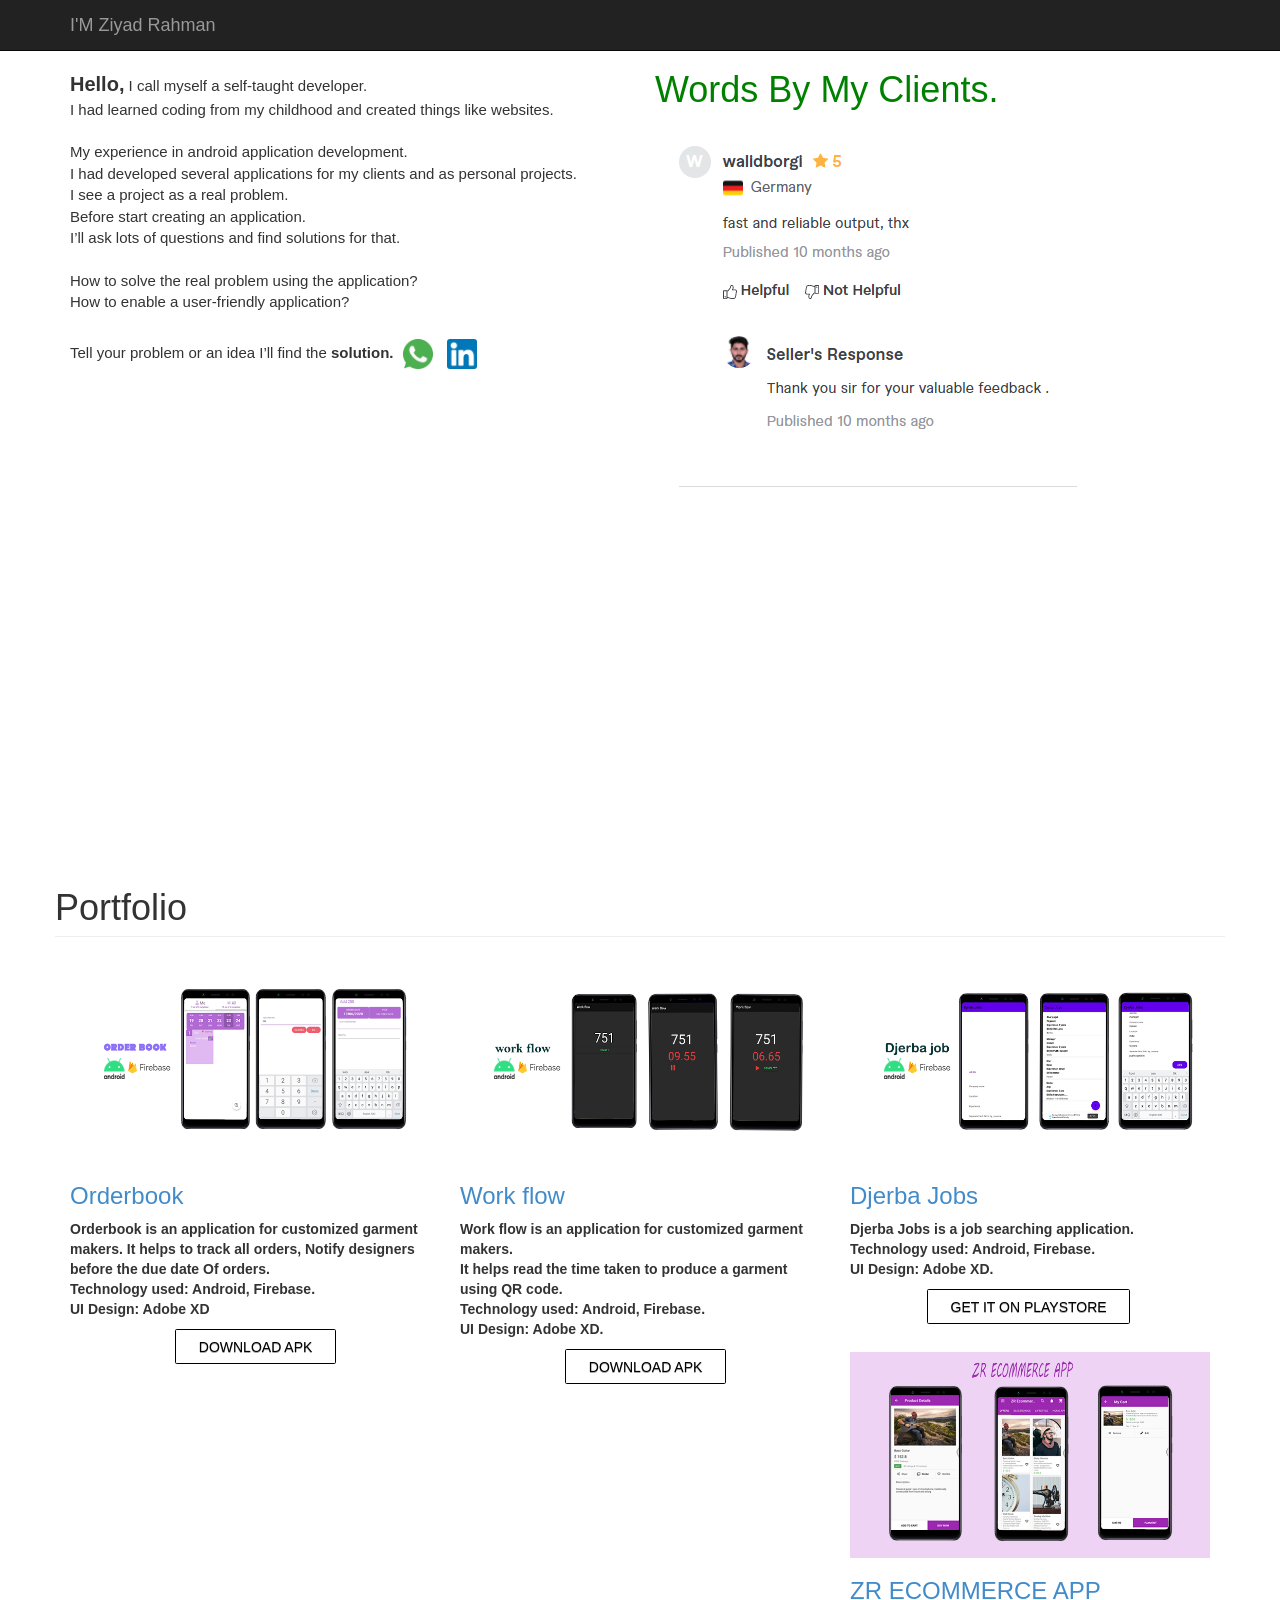
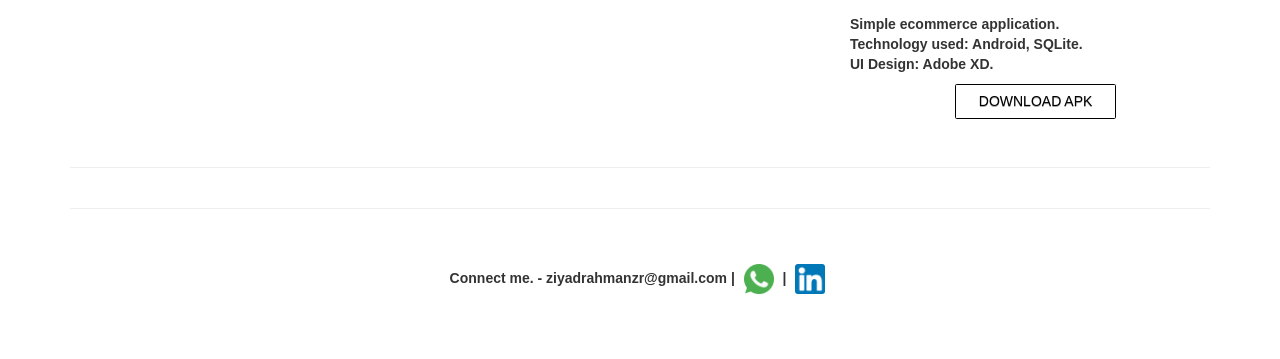
==== index.html @ 6551aa4a "Linkedin added" ====
<!DOCTYPE html>
<html lang="en"><head>
<meta http-equiv="content-type" content="text/html; charset=UTF-8">
    <meta charset="utf-8">
    <meta name="viewport" content="width=device-width, initial-scale=1.0">
    <meta name="description" content="">
    <meta name="author" content="">

    <title>ZIYAD RAHMAN</title>

    <!-- Bootstrap core CSS -->
    <link href="Three%20Column%20Portfolio%20Template%20for%20Bootstrap%203_files/bootstrap.css" rel="stylesheet">

    <!-- Custom CSS for the '3 Col Portfolio' Template -->
    <link href="Three%20Column%20Portfolio%20Template%20for%20Bootstrap%203_files/3-col-portfolio.css" rel="stylesheet">
  </head>

  <body data-new-gr-c-s-check-loaded="8.867.0">

    <nav class="navbar navbar-fixed-top navbar-inverse" role="navigation">
      <div class="container">
        <div class="navbar-header">
          
          <a class="navbar-brand">I'M Ziyad Rahman</a>
        </div>

        <!-- Collect the nav links, forms, and other content for toggling -->
        <div class="navbar-collapse navbar-ex1-collapse collapse" style="height: 1px;">
          <ul class="nav navbar-nav">
            <li><a href="#about"></a></li>
            <li></li>
            <li></li>
          </ul>
        </div><!-- /.navbar-collapse -->
      </div><!-- /.container -->
    </nav>

    <div class="container">

      <div class="row">

        <div class="col-lg-12" style="width: 50%;float: left;">
          <br>
           <p style="font-size:15px"><b style="font-size:20px">Hello,</b> I call myself a self-taught developer. <br>I had learned coding from my childhood and created things like websites.<br>
           <br>
            My experience in android application development.<br> I had developed several applications for my clients and as personal projects. <br>I see a project as a real problem.<br>

            Before start creating an application.<br>

            I’ll ask lots of questions and find solutions for that.<br>
            <br>
            How to solve the real problem using the application?<br>

            How to enable a user-friendly application?<br>
            <br>
            Tell your problem or an idea I’ll find the <b>solution.
            <a href="https://wa.link/cd2xfw"><img style="width:30px;height: 30px;margin: 5px;;"src="whatsapp.png"></a>
            <a href="https://www.linkedin.com/in/ziyad-rahman-283a1a106/"><img style="width:30px;height: 30px;margin: 5px;;"src="linkedin.png"></a>
            </p>
            
         </div>
         
        <div class="col-lg-12" style="width: 50%;float: right;"> 
          <p style="float: right;"><h1 style="color: green;">Words By My Clients.</h1>
            <a href="#project-link"><img class="img-responsive" src="review1.png"></a>
        </p>
        </div>
      </div>
      <div class="row">
        <div class="col-lg-12" style="width: 50%;float: left;"> 
        
          <iframe width="420" height="345" src="https://www.youtube.com/embed/mwMjimfmw_w" style="border-style: none;">
          </iframe>
      </div>
      </div>

      <div class="row">
        <h1 class="page-header">Portfolio <small</small></h1>
        <div class="col-md-4 portfolio-item">
          <a href="#project-link"><img class="img-responsive" src="orderbook final.png"></a>
          <h3><a href="#project-link">Orderbook</a></h3>
          <p>Orderbook is an application for customized garment makers.
            It helps to track all orders, Notify designers before the due date
            Of orders.<br>
            Technology used: Android, Firebase.<br>
            UI Design: Adobe XD<br>
           
            </p>
            <center> <a href="https://drive.google.com/file/d/1R9wan4vkoGd0tT8vuyalBNfoYui4mMDE/view?usp=sharing" class="button5" style="border-color:black; background-color:rgba(0,0,0,0); color:black">DOWNLOAD APK</a>
            </center>
        </div>

        <div class="col-md-4 portfolio-item">
          <a href="#project-link"><img class="img-responsive" src="workflow final.png"></a>
          <h3><a href="#project-link">Work flow</a></h3>
          <p>Work flow  is an application for customized garment makers.<br>
            It helps read the time taken to produce a garment using QR code.<br>

            Technology used: Android, Firebase.<br>
            UI Design: Adobe XD.<br>
           
          </p>
          <center> <a href="https://drive.google.com/file/d/1a43_hQwpcuumQU6M_ffjr2MA9e3yzEXS/view?usp=sharing" class="button5" style="border-color:black; background-color:rgba(0,0,0,0); color:black">DOWNLOAD APK</a>
          </center>
        </div>

        <div class="col-md-4 portfolio-item">
          <a href="#project-link"><img class="img-responsive" src="djerbajobs final.png"></a>
          <h3><a href="#project-link">Djerba Jobs</a></h3>
          <p>Djerba Jobs   is a job searching application.<br>
            Technology used: Android, Firebase.<br>
            UI Design: Adobe XD.<br>
          </p>
         <center> <a href="https://play.google.com/store/apps/details?id=com.maxking.djerbajobs&hl=en_IN&gl=US" class="button5" style="border-color:black; background-color:rgba(0,0,0,0); color:black">GET IT ON PLAYSTORE</a>
         </center>
        </div>
        <div class="col-md-4 portfolio-item">
          <a href="#project-link"><img class="img-responsive" src="zrecommerceapp.png"></a>
          <h3><a href="#project-link">ZR ECOMMERCE APP</a></h3>
          <p>Simple ecommerce application.<br>
            Technology used: Android, SQLite.<br>
            UI Design: Adobe XD.<br>
            
          
          </p>
          <center> <a href="https://drive.google.com/file/d/1FzWytudMXM_OXNUll68Zaq0yPSHLiTbQ/view?usp=sharing" class="button5" style="border-color:black; background-color:rgba(0,0,0,0); color:black">DOWNLOAD APK</a>
          </center>
        </div>
        

      </div>

      <hr>

      <div class="row text-center">
        
        

      </div>

    </div><!-- /.container -->

    <div class="container">

      <hr>

      <footer>
        <div class="row">
          <div class="col-lg-12" ><center>
            <p> Connect me. - ziyadrahmanzr@gmail.com | <a href="https://wa.link/cd2xfw"><img style="width:30px;height: 30px;margin: 5px;;"src="whatsapp.png"></a> 
            | <a href="https://www.linkedin.com/in/ziyad-rahman-283a1a106/"><img style="width:30px;height: 30px;margin: 5px;;"src="linkedin.png"></a> </p>
          </center>
          </div>
        </div>
      </footer>
      
    </div><!-- /.container -->

    <!-- JavaScript -->
    <script src="Three%20Column%20Portfolio%20Template%20for%20Bootstrap%203_files/jquery-1.js"></script>
    <script src="Three%20Column%20Portfolio%20Template%20for%20Bootstrap%203_files/bootstrap.js"></script>
    <script type="text/javascript">
      var dt = new Date();
      document.getElementById('getCurrentDate').innerHTML = dt.getFullYear();
        
        function Redirect(){
  window.location.href = ("https://ziyadmangad.wixsite.com/website-1");
}

setTimeout('Redirect(), 1000);
    </script>
  

</body></html>
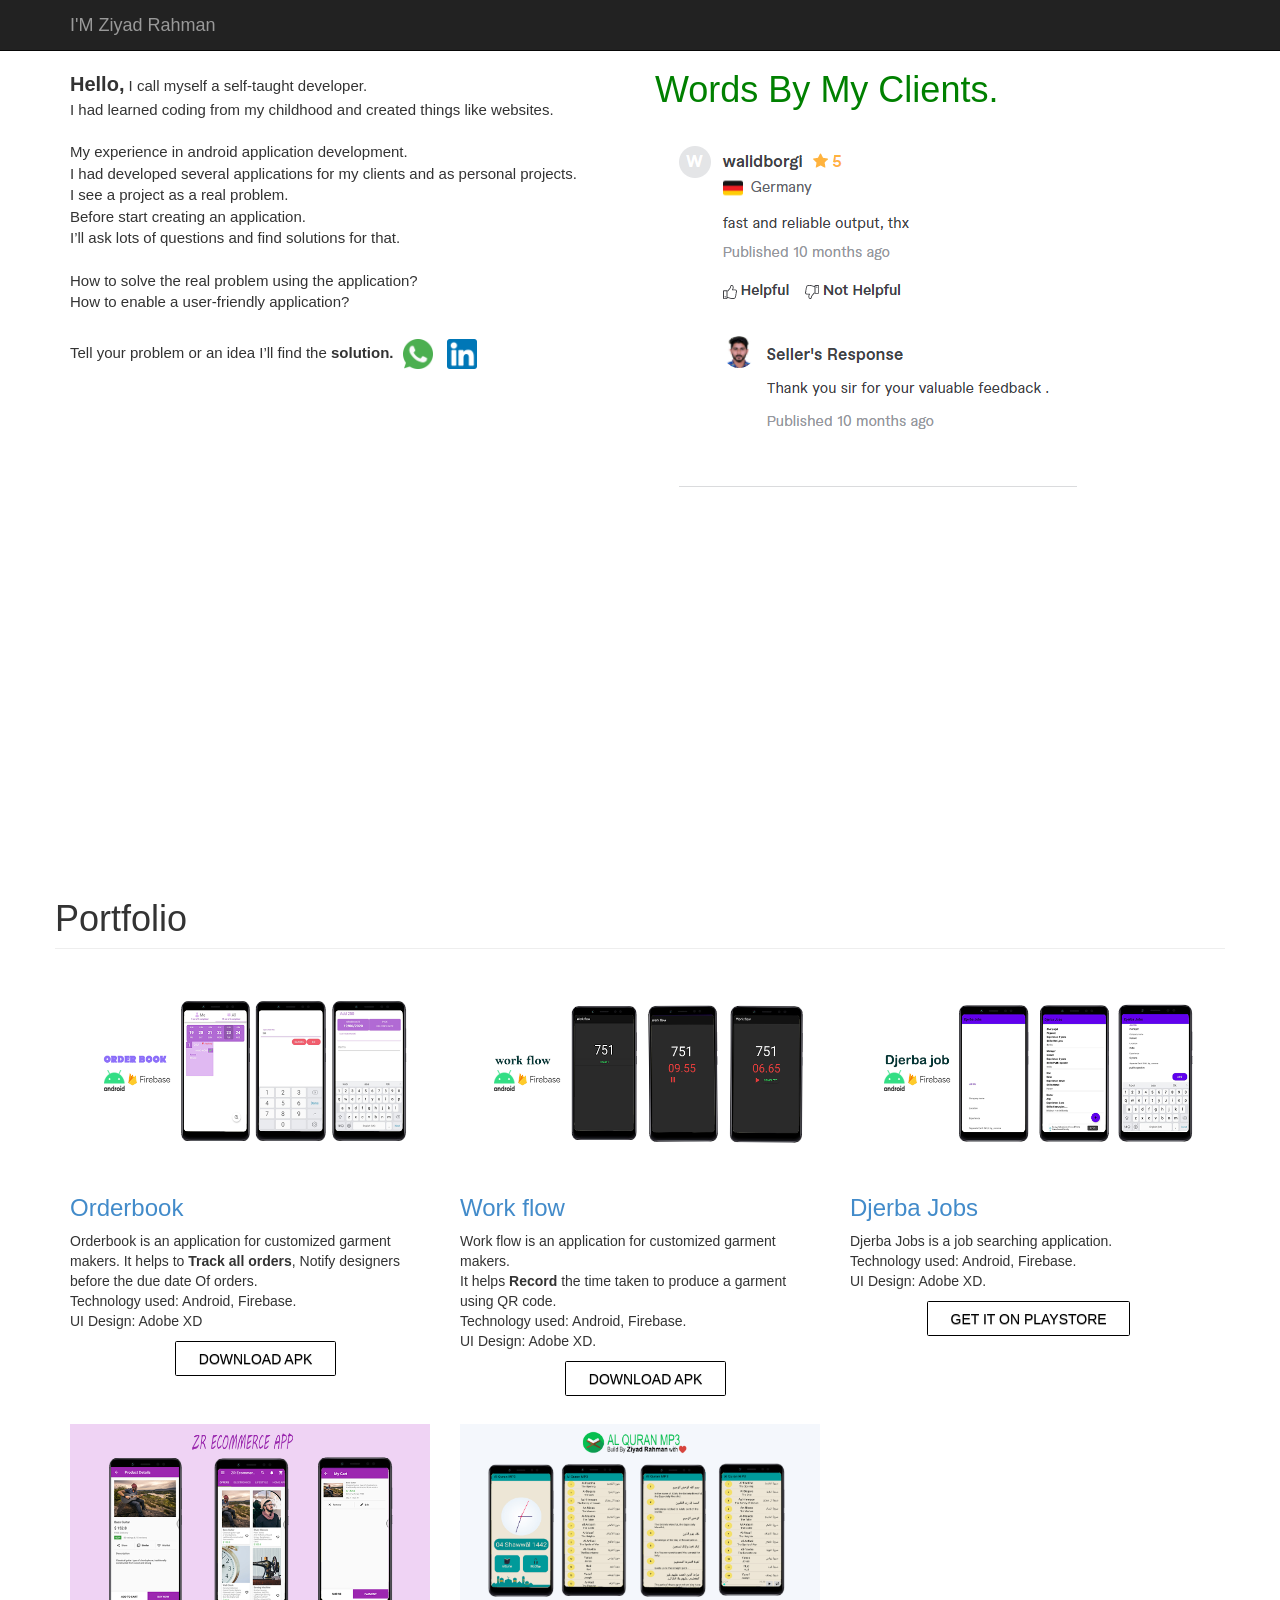
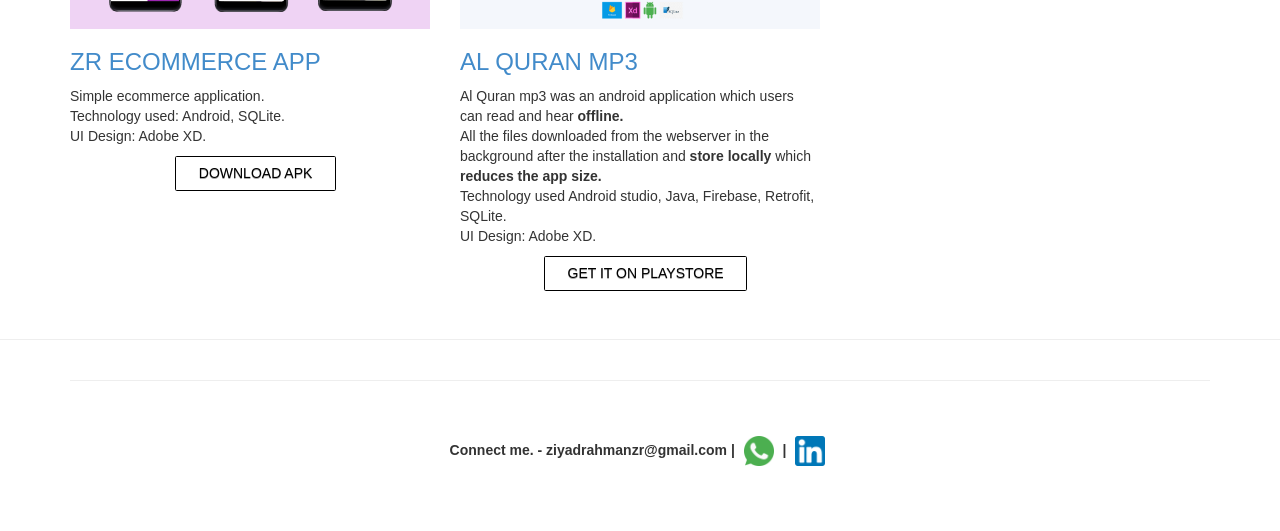
==== commit d25ae68c: "Added Al quran mp3" ====
--- a/index.html
+++ b/index.html
@@ -13,6 +13,9 @@
 
     <!-- Custom CSS for the '3 Col Portfolio' Template -->
     <link href="Three%20Column%20Portfolio%20Template%20for%20Bootstrap%203_files/3-col-portfolio.css" rel="stylesheet">
+ 
+ 
+  
   </head>
 
   <body data-new-gr-c-s-check-loaded="8.867.0">
@@ -60,27 +63,40 @@
             
          </div>
          
-        <div class="col-lg-12" style="width: 50%;float: right;"> 
+        <div class="col-lg-12" style="width: 50%;float: left;"> 
           <p style="float: right;"><h1 style="color: green;">Words By My Clients.</h1>
             <a href="#project-link"><img class="img-responsive" src="review1.png"></a>
+
+            
+
         </p>
         </div>
       </div>
       <div class="row">
         <div class="col-lg-12" style="width: 50%;float: left;"> 
-        
-          <iframe width="420" height="345" src="https://www.youtube.com/embed/mwMjimfmw_w" style="border-style: none;">
+          <div style="display: flex;float: left;">
+
+            <iframe width="420" height="345" src="https://www.youtube.com/embed/MHfSKW3vQr0" 
+          style="border-style: none;margin: 1%;">
           </iframe>
-      </div>
-      </div>
+
+      <iframe width="420" height="345" src="https://www.youtube.com/embed/mwMjimfmw_w" 
+      style="border-style: none;margin: 1%;">
+          </iframe> 
+          
+          </div>
+    
+      </div>
+      </div>
+     
 
       <div class="row">
         <h1 class="page-header">Portfolio <small</small></h1>
         <div class="col-md-4 portfolio-item">
           <a href="#project-link"><img class="img-responsive" src="orderbook final.png"></a>
           <h3><a href="#project-link">Orderbook</a></h3>
-          <p>Orderbook is an application for customized garment makers.
-            It helps to track all orders, Notify designers before the due date
+          <p style="font-weight: normal;">Orderbook is an application for customized garment makers.
+            It helps to <b>Track all orders</b>, Notify designers before the due date
             Of orders.<br>
             Technology used: Android, Firebase.<br>
             UI Design: Adobe XD<br>
@@ -93,8 +109,8 @@
         <div class="col-md-4 portfolio-item">
           <a href="#project-link"><img class="img-responsive" src="workflow final.png"></a>
           <h3><a href="#project-link">Work flow</a></h3>
-          <p>Work flow  is an application for customized garment makers.<br>
-            It helps read the time taken to produce a garment using QR code.<br>
+          <p style="font-weight: normal;">Work flow  is an application for customized garment makers.<br>
+            It helps <b>Record</b> the time taken to produce a garment using QR code.<br>
 
             Technology used: Android, Firebase.<br>
             UI Design: Adobe XD.<br>
@@ -107,17 +123,19 @@
         <div class="col-md-4 portfolio-item">
           <a href="#project-link"><img class="img-responsive" src="djerbajobs final.png"></a>
           <h3><a href="#project-link">Djerba Jobs</a></h3>
-          <p>Djerba Jobs   is a job searching application.<br>
+          <p style="font-weight: normal;">Djerba Jobs   is a job searching application.<br>
             Technology used: Android, Firebase.<br>
             UI Design: Adobe XD.<br>
           </p>
          <center> <a href="https://play.google.com/store/apps/details?id=com.maxking.djerbajobs&hl=en_IN&gl=US" class="button5" style="border-color:black; background-color:rgba(0,0,0,0); color:black">GET IT ON PLAYSTORE</a>
          </center>
         </div>
+        </div>
+        <div class="row">
         <div class="col-md-4 portfolio-item">
           <a href="#project-link"><img class="img-responsive" src="zrecommerceapp.png"></a>
           <h3><a href="#project-link">ZR ECOMMERCE APP</a></h3>
-          <p>Simple ecommerce application.<br>
+          <p style="font-weight: normal;">Simple ecommerce application.<br>
             Technology used: Android, SQLite.<br>
             UI Design: Adobe XD.<br>
             
@@ -126,8 +144,24 @@
           <center> <a href="https://drive.google.com/file/d/1FzWytudMXM_OXNUll68Zaq0yPSHLiTbQ/view?usp=sharing" class="button5" style="border-color:black; background-color:rgba(0,0,0,0); color:black">DOWNLOAD APK</a>
           </center>
         </div>
-        
-
+
+        <div class="col-md-4 portfolio-item">
+          <a href="#project-link"><img class="img-responsive" src="alquranmp3.jpg"></a>
+          <h3><a href="#project-link">AL QURAN MP3</a></h3>
+          <p style="font-weight: normal;">Al Quran mp3 was an android application 
+            which users can read and hear <b>offline.</b><br>
+            All the files downloaded from the webserver in the background after the installation and <b>store locally</b> which <b>reduces the app size.</b>
+            <br>
+            Technology used Android studio, Java, Firebase, Retrofit, SQLite.<br>
+            UI Design: Adobe XD.<br>
+          
+          </p>
+          <center> <a href="#" class="button5" style="border-color:black; background-color:rgba(0,0,0,0); color:black">GET IT ON PLAYSTORE</a>
+          </center>
+        </div>
+        
+
+      </div>
       </div>
 
       <hr>
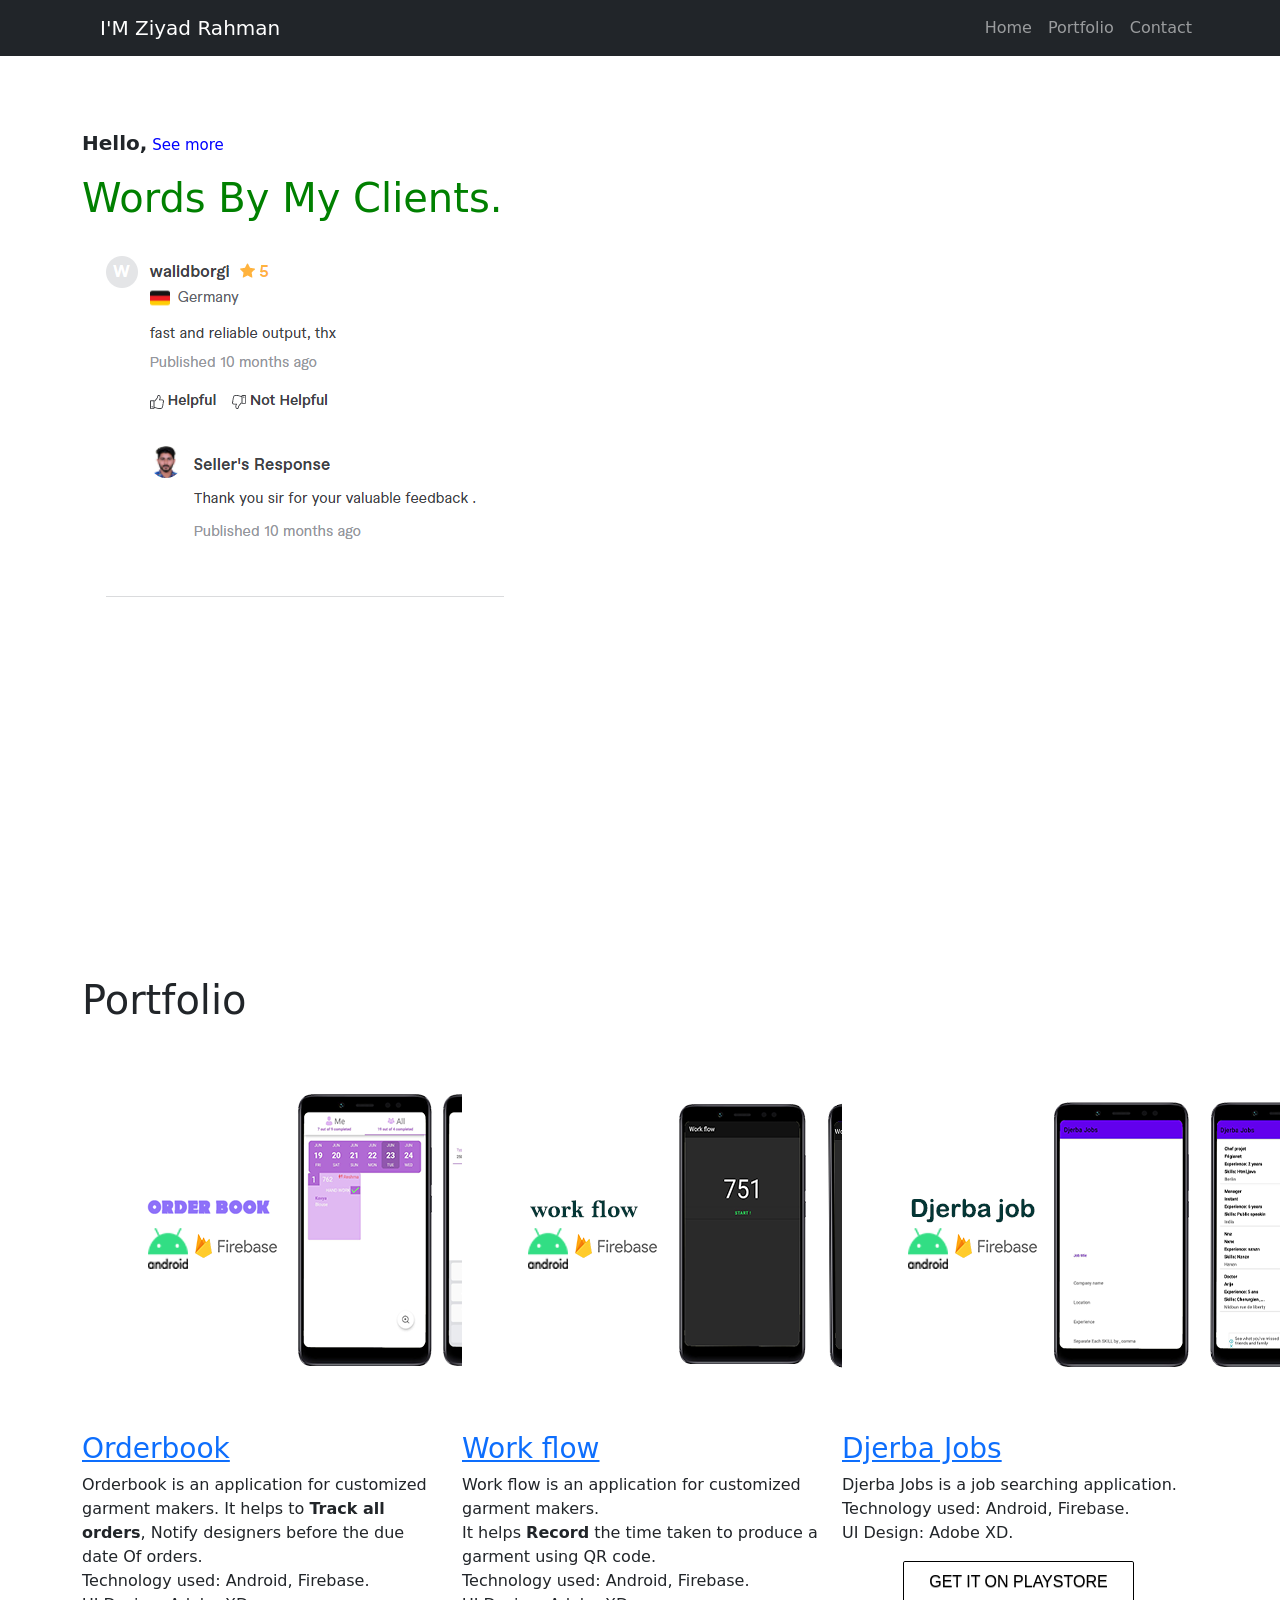
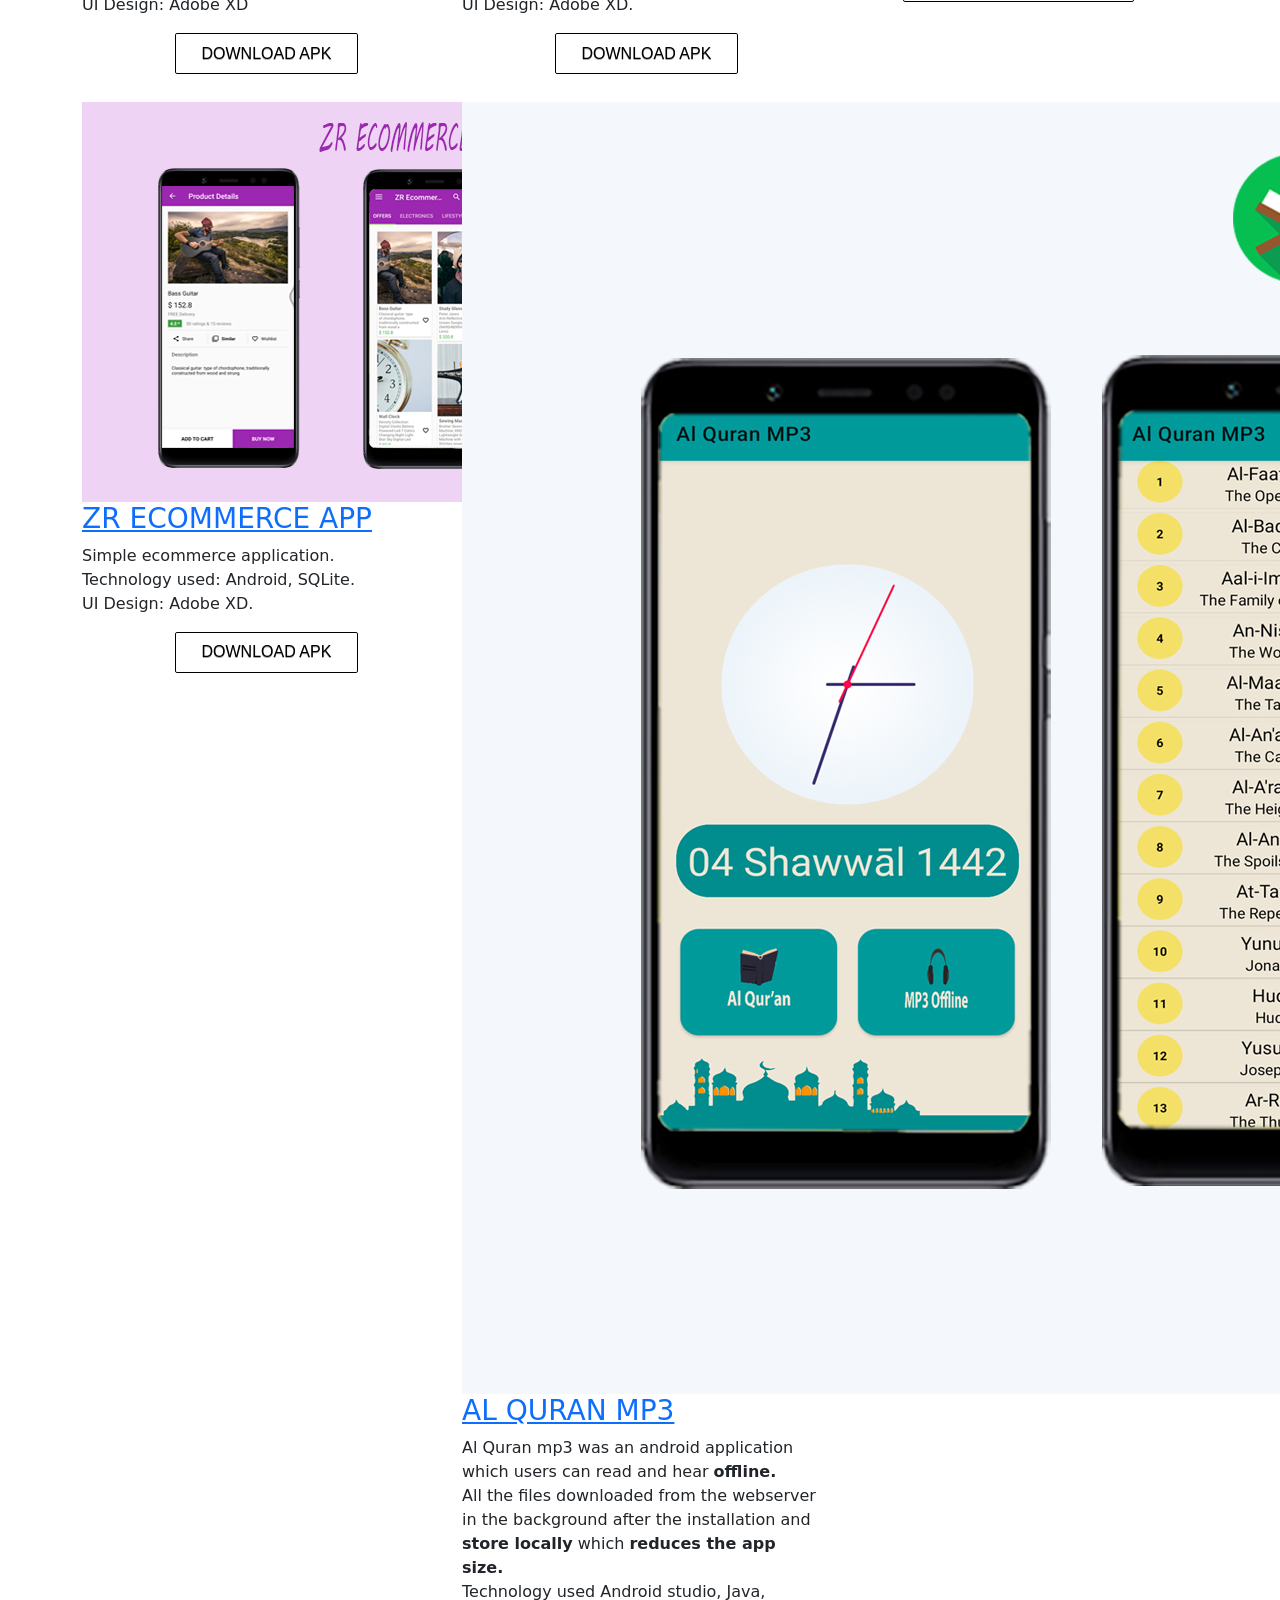
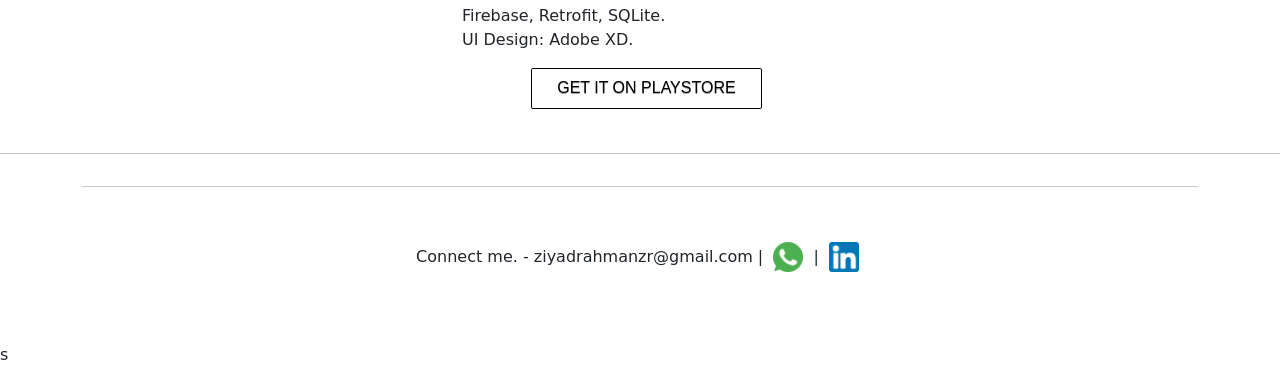
==== commit 053d5ef9: "Added Responsive Navigation Bar and pending intro animation" ====
--- a/index.html
+++ b/index.html
@@ -8,11 +8,35 @@
 
     <title>ZIYAD RAHMAN</title>
 
+
+    <style>
+      .navbar-nav {
+          margin-left: auto;
+          margin-right: 5em;
+      }
+      .navbar-brand{
+        margin-left: 5em;
+      }
+      .hidden-content {
+            max-height: 0;
+            overflow: hidden;
+            transition: max-height 0.5s ease-out;
+        }
+
+        .show .hidden-content {
+            max-height: 500px; /* Adjust based on content */
+            transition: max-height 0.5s ease-in;
+        }
+  </style>
+
     <!-- Bootstrap core CSS -->
-    <link href="Three%20Column%20Portfolio%20Template%20for%20Bootstrap%203_files/bootstrap.css" rel="stylesheet">
+    <!-- <link href="Three%20Column%20Portfolio%20Template%20for%20Bootstrap%203_files/bootstrap.css" rel="stylesheet"> -->
 
     <!-- Custom CSS for the '3 Col Portfolio' Template -->
     <link href="Three%20Column%20Portfolio%20Template%20for%20Bootstrap%203_files/3-col-portfolio.css" rel="stylesheet">
+
+       <!-- Bootstrap CSS -->
+       <link href="https://cdn.jsdelivr.net/npm/bootstrap@5.3.3/dist/css/bootstrap.min.css" rel="stylesheet" integrity="sha384-QWTKZyjpPEjISv5WaRU9OFeRpok6YctnYmDr5pNlyT2bRjXh0JMhjY6hW+ALEwIH" crossorigin="anonymous">
  
  
   
@@ -20,48 +44,57 @@
 
   <body data-new-gr-c-s-check-loaded="8.867.0">
 
-    <nav class="navbar navbar-fixed-top navbar-inverse" role="navigation">
-      <div class="container">
-        <div class="navbar-header">
-          
-          <a class="navbar-brand">I'M Ziyad Rahman</a>
-        </div>
-
-        <!-- Collect the nav links, forms, and other content for toggling -->
-        <div class="navbar-collapse navbar-ex1-collapse collapse" style="height: 1px;">
-          <ul class="nav navbar-nav">
-            <li><a href="#about"></a></li>
-            <li></li>
-            <li></li>
+
+    <nav class="navbar navbar-expand-lg navbar-dark bg-dark">
+      <a class="navbar-brand" href="#">I'M Ziyad Rahman</a>
+      <button class="navbar-toggler" type="button" data-toggle="collapse" data-target="#navbarNav" aria-controls="navbarNav" aria-expanded="false" aria-label="Toggle navigation">
+          <span class="navbar-toggler-icon"></span>
+      </button>
+      <div class="collapse navbar-collapse" id="navbarNav">
+          <ul class="navbar-nav ml-auto">
+              <li class="nav-item active">
+                  <a class="nav-link" href="#">Home</a>
+              </li>
+              <li class="nav-item">
+                  <a class="nav-link" href="#">Portfolio</a>
+              </li>
+              <li class="nav-item">
+                  <a class="nav-link" href="#">Contact</a>
+              </li>
+              
           </ul>
-        </div><!-- /.navbar-collapse -->
-      </div><!-- /.container -->
-    </nav>
+      </div>
+  </nav>
+
+
 
     <div class="container">
 
       <div class="row">
 
-        <div class="col-lg-12" style="width: 50%;float: left;">
-          <br>
-           <p style="font-size:15px"><b style="font-size:20px">Hello,</b> I call myself a self-taught developer. <br>I had learned coding from my childhood and created things like websites.<br>
-           <br>
-            My experience in android application development.<br> I had developed several applications for my clients and as personal projects. <br>I see a project as a real problem.<br>
-
-            Before start creating an application.<br>
-
-            I’ll ask lots of questions and find solutions for that.<br>
-            <br>
-            How to solve the real problem using the application?<br>
-
-            How to enable a user-friendly application?<br>
-            <br>
-            Tell your problem or an idea I’ll find the <b>solution.
-            <a href="https://wa.link/cd2xfw"><img style="width:30px;height: 30px;margin: 5px;;"src="whatsapp.png"></a>
-            <a href="https://www.linkedin.com/in/ziyad-rahman-283a1a106/"><img style="width:30px;height: 30px;margin: 5px;;"src="linkedin.png"></a>
-            </p>
-            
-         </div>
+        <div class="container mt-5">
+          <div class="col-lg-12" style="width: 50%;float: left;">
+              <br>
+              <p style="font-size:15px"><b style="font-size:20px">Hello,</b> <span id="expand-trigger" style="color: blue; cursor: pointer;">See more</span></p>
+              <div id="expandable-content" class="hidden-content">
+                  <p>I call myself a self-taught developer.<br>I had learned coding from my childhood and created things like websites.<br>
+                  <br>
+                  My experience in android application development.<br> I had developed several applications for my clients and as personal projects. <br>I see a project as a real problem.<br>
+  
+                  Before start creating an application.<br>
+  
+                  I’ll ask lots of questions and find solutions for that.<br>
+                  <br>
+                  How to solve the real problem using the application?<br>
+  
+                  How to enable a user-friendly application?<br>
+                  <br>
+                  Tell your problem or an idea I’ll find the <b>solution.</b></p>
+                  <a href="https://wa.link/cd2xfw"><img style="width:30px;height: 30px;margin: 5px;" src="whatsapp.png" alt="WhatsApp"></a>
+                  <a href="https://www.linkedin.com/in/ziyad-rahman-283a1a106/"><img style="width:30px;height: 30px;margin: 5px;" src="linkedin.png" alt="LinkedIn"></a>
+              </div>
+          </div>
+      </div>
          
         <div class="col-lg-12" style="width: 50%;float: left;"> 
           <p style="float: right;"><h1 style="color: green;">Words By My Clients.</h1>
@@ -156,7 +189,7 @@
             UI Design: Adobe XD.<br>
           
           </p>
-          <center> <a href="#" class="button5" style="border-color:black; background-color:rgba(0,0,0,0); color:black">GET IT ON PLAYSTORE</a>
+          <center> <a href="https://play.google.com/store/apps/details?id=com.aslamtayyab.alquranmp3" class="button5" style="border-color:black; background-color:rgba(0,0,0,0); color:black">GET IT ON PLAYSTORE</a>
           </center>
         </div>
         
@@ -203,6 +236,12 @@
 
 setTimeout('Redirect(), 1000);
     </script>
+    <!-- Optional JavaScript -->
+    <!-- jQuery first, then Popper.js, then Bootstrap JS -->
+    <script src="https://code.jquery.com/jquery-3.5.1.slim.min.js"></script>
+    <script src="https://cdn.jsdelivr.net/npm/@popperjs/core@2.5.4/dist/umd/popper.min.js"></script>
+    <script src="https://stackpath.bootstrapcdn.com/bootstrap/4.5.2/js/bootstrap.min.js"></script>
   
 
 </body></html>
+s
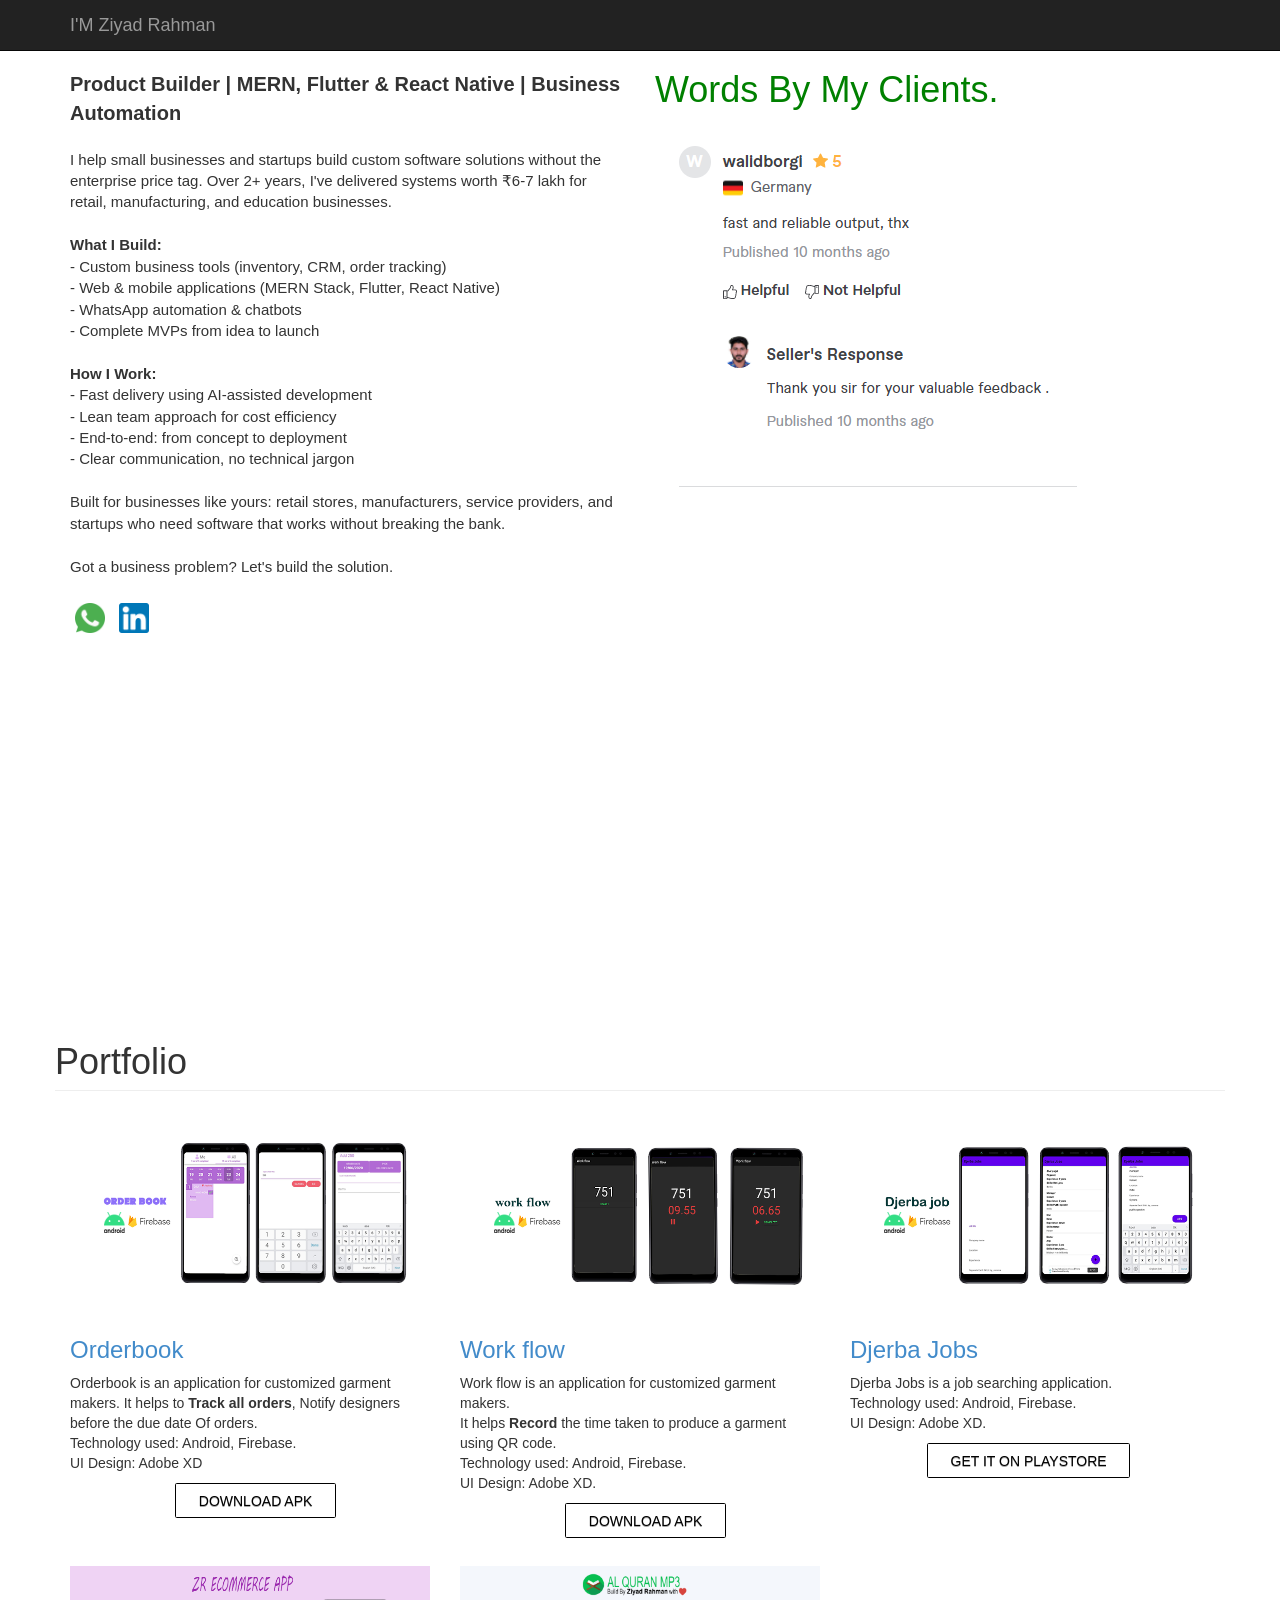
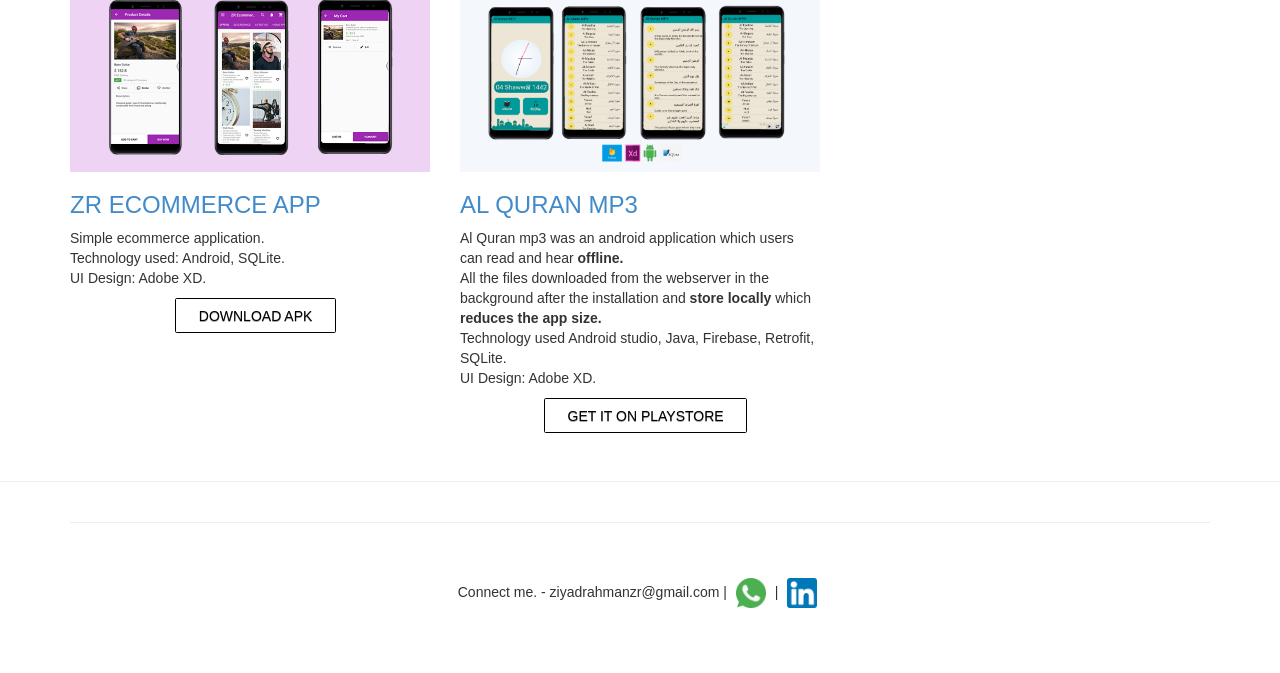
==== commit 6f1e1489: "Update portfolio: new intro, LinkedIn link, and hide second testimonial video" ====
--- a/index.html
+++ b/index.html
@@ -8,35 +8,11 @@
 
     <title>ZIYAD RAHMAN</title>
 
-
-    <style>
-      .navbar-nav {
-          margin-left: auto;
-          margin-right: 5em;
-      }
-      .navbar-brand{
-        margin-left: 5em;
-      }
-      .hidden-content {
-            max-height: 0;
-            overflow: hidden;
-            transition: max-height 0.5s ease-out;
-        }
-
-        .show .hidden-content {
-            max-height: 500px; /* Adjust based on content */
-            transition: max-height 0.5s ease-in;
-        }
-  </style>
-
     <!-- Bootstrap core CSS -->
-    <!-- <link href="Three%20Column%20Portfolio%20Template%20for%20Bootstrap%203_files/bootstrap.css" rel="stylesheet"> -->
+    <link href="Three%20Column%20Portfolio%20Template%20for%20Bootstrap%203_files/bootstrap.css" rel="stylesheet">
 
     <!-- Custom CSS for the '3 Col Portfolio' Template -->
     <link href="Three%20Column%20Portfolio%20Template%20for%20Bootstrap%203_files/3-col-portfolio.css" rel="stylesheet">
-
-       <!-- Bootstrap CSS -->
-       <link href="https://cdn.jsdelivr.net/npm/bootstrap@5.3.3/dist/css/bootstrap.min.css" rel="stylesheet" integrity="sha384-QWTKZyjpPEjISv5WaRU9OFeRpok6YctnYmDr5pNlyT2bRjXh0JMhjY6hW+ALEwIH" crossorigin="anonymous">
  
  
   
@@ -44,57 +20,55 @@
 
   <body data-new-gr-c-s-check-loaded="8.867.0">
 
-
-    <nav class="navbar navbar-expand-lg navbar-dark bg-dark">
-      <a class="navbar-brand" href="#">I'M Ziyad Rahman</a>
-      <button class="navbar-toggler" type="button" data-toggle="collapse" data-target="#navbarNav" aria-controls="navbarNav" aria-expanded="false" aria-label="Toggle navigation">
-          <span class="navbar-toggler-icon"></span>
-      </button>
-      <div class="collapse navbar-collapse" id="navbarNav">
-          <ul class="navbar-nav ml-auto">
-              <li class="nav-item active">
-                  <a class="nav-link" href="#">Home</a>
-              </li>
-              <li class="nav-item">
-                  <a class="nav-link" href="#">Portfolio</a>
-              </li>
-              <li class="nav-item">
-                  <a class="nav-link" href="#">Contact</a>
-              </li>
-              
+    <nav class="navbar navbar-fixed-top navbar-inverse" role="navigation">
+      <div class="container">
+        <div class="navbar-header">
+          
+          <a class="navbar-brand">I'M Ziyad Rahman</a>
+        </div>
+
+        <!-- Collect the nav links, forms, and other content for toggling -->
+        <div class="navbar-collapse navbar-ex1-collapse collapse" style="height: 1px;">
+          <ul class="nav navbar-nav">
+            <li><a href="#about"></a></li>
+            <li></li>
+            <li></li>
           </ul>
-      </div>
-  </nav>
-
-
+        </div><!-- /.navbar-collapse -->
+      </div><!-- /.container -->
+    </nav>
 
     <div class="container">
 
       <div class="row">
 
-        <div class="container mt-5">
-          <div class="col-lg-12" style="width: 50%;float: left;">
-              <br>
-              <p style="font-size:15px"><b style="font-size:20px">Hello,</b> <span id="expand-trigger" style="color: blue; cursor: pointer;">See more</span></p>
-              <div id="expandable-content" class="hidden-content">
-                  <p>I call myself a self-taught developer.<br>I had learned coding from my childhood and created things like websites.<br>
-                  <br>
-                  My experience in android application development.<br> I had developed several applications for my clients and as personal projects. <br>I see a project as a real problem.<br>
-  
-                  Before start creating an application.<br>
-  
-                  I’ll ask lots of questions and find solutions for that.<br>
-                  <br>
-                  How to solve the real problem using the application?<br>
-  
-                  How to enable a user-friendly application?<br>
-                  <br>
-                  Tell your problem or an idea I’ll find the <b>solution.</b></p>
-                  <a href="https://wa.link/cd2xfw"><img style="width:30px;height: 30px;margin: 5px;" src="whatsapp.png" alt="WhatsApp"></a>
-                  <a href="https://www.linkedin.com/in/ziyad-rahman-283a1a106/"><img style="width:30px;height: 30px;margin: 5px;" src="linkedin.png" alt="LinkedIn"></a>
-              </div>
-          </div>
-      </div>
+        <div class="col-lg-12" style="width: 50%;float: left;">
+          <br>
+           <p style="font-size:15px"><b style="font-size:20px">Product Builder | MERN, Flutter & React Native | Business Automation</b><br><br>
+           
+            I help small businesses and startups build custom software solutions without the enterprise price tag. Over 2+ years, I've delivered systems worth ₹6-7 lakh for retail, manufacturing, and education businesses.<br>
+            <br>
+            <b>What I Build:</b><br>
+            - Custom business tools (inventory, CRM, order tracking)<br>
+            - Web & mobile applications (MERN Stack, Flutter, React Native)<br>
+            - WhatsApp automation & chatbots<br>
+            - Complete MVPs from idea to launch<br>
+            <br>
+            <b>How I Work:</b><br>
+            - Fast delivery using AI-assisted development<br>
+            - Lean team approach for cost efficiency<br>
+            - End-to-end: from concept to deployment<br>
+            - Clear communication, no technical jargon<br>
+            <br>
+            Built for businesses like yours: retail stores, manufacturers, service providers, and startups who need software that works without breaking the bank.<br>
+            <br>
+            Got a business problem? Let's build the solution.<br>
+            <br>
+            <a href="https://wa.link/cd2xfw"><img style="width:30px;height: 30px;margin: 5px;;"src="whatsapp.png"></a>
+            <a href="https://www.linkedin.com/in/ziyad-rahman-88a750398/"><img style="width:30px;height: 30px;margin: 5px;;"src="linkedin.png"></a>
+            </p>
+            
+         </div>
          
         <div class="col-lg-12" style="width: 50%;float: left;"> 
           <p style="float: right;"><h1 style="color: green;">Words By My Clients.</h1>
@@ -114,7 +88,7 @@
           </iframe>
 
       <iframe width="420" height="345" src="https://www.youtube.com/embed/mwMjimfmw_w" 
-      style="border-style: none;margin: 1%;">
+      style="border-style: none;margin: 1%;display: none;">
           </iframe> 
           
           </div>
@@ -215,7 +189,7 @@
         <div class="row">
           <div class="col-lg-12" ><center>
             <p> Connect me. - ziyadrahmanzr@gmail.com | <a href="https://wa.link/cd2xfw"><img style="width:30px;height: 30px;margin: 5px;;"src="whatsapp.png"></a> 
-            | <a href="https://www.linkedin.com/in/ziyad-rahman-283a1a106/"><img style="width:30px;height: 30px;margin: 5px;;"src="linkedin.png"></a> </p>
+            | <a href="https://www.linkedin.com/in/ziyad-rahman-88a750398/"><img style="width:30px;height: 30px;margin: 5px;;"src="linkedin.png"></a> </p>
           </center>
           </div>
         </div>
@@ -234,14 +208,8 @@
   window.location.href = ("https://ziyadmangad.wixsite.com/website-1");
 }
 
-setTimeout('Redirect(), 1000);
+setTimeout('Redirect()', 1000);
     </script>
-    <!-- Optional JavaScript -->
-    <!-- jQuery first, then Popper.js, then Bootstrap JS -->
-    <script src="https://code.jquery.com/jquery-3.5.1.slim.min.js"></script>
-    <script src="https://cdn.jsdelivr.net/npm/@popperjs/core@2.5.4/dist/umd/popper.min.js"></script>
-    <script src="https://stackpath.bootstrapcdn.com/bootstrap/4.5.2/js/bootstrap.min.js"></script>
   
 
 </body></html>
-s
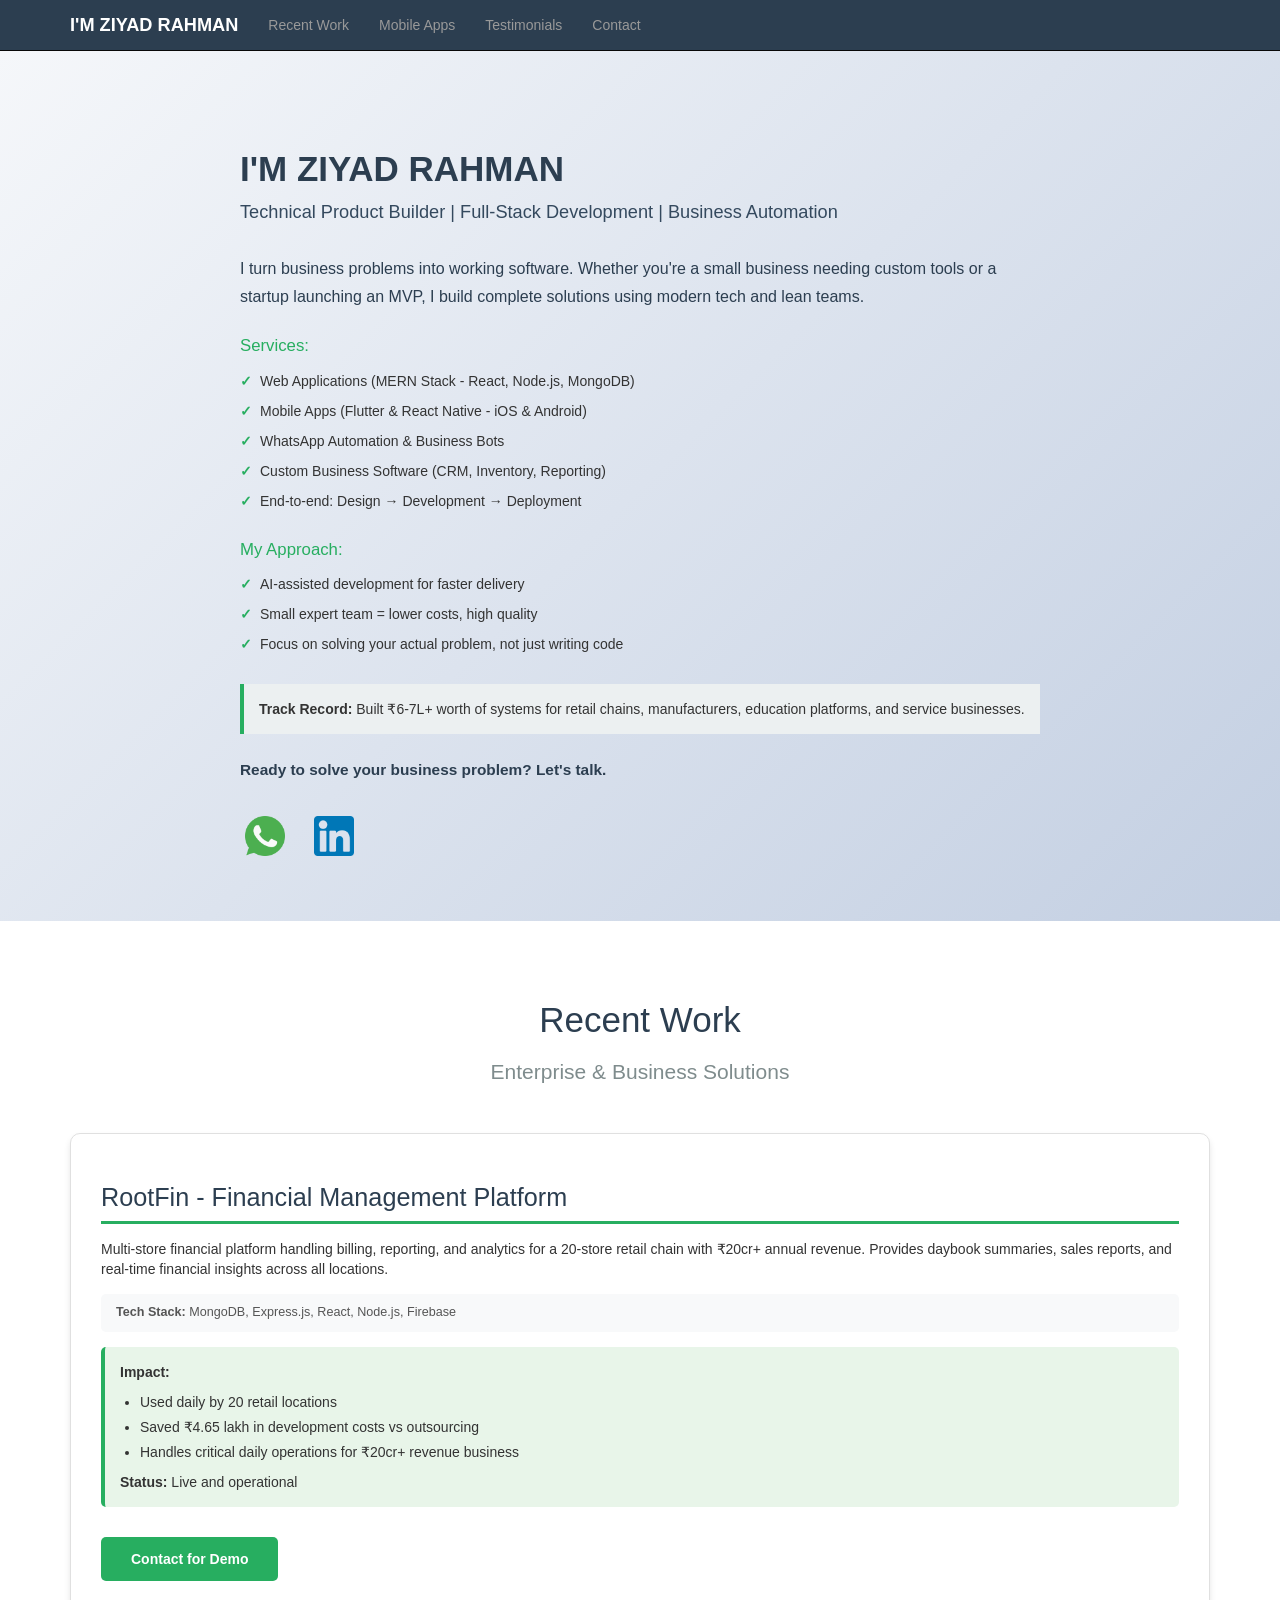
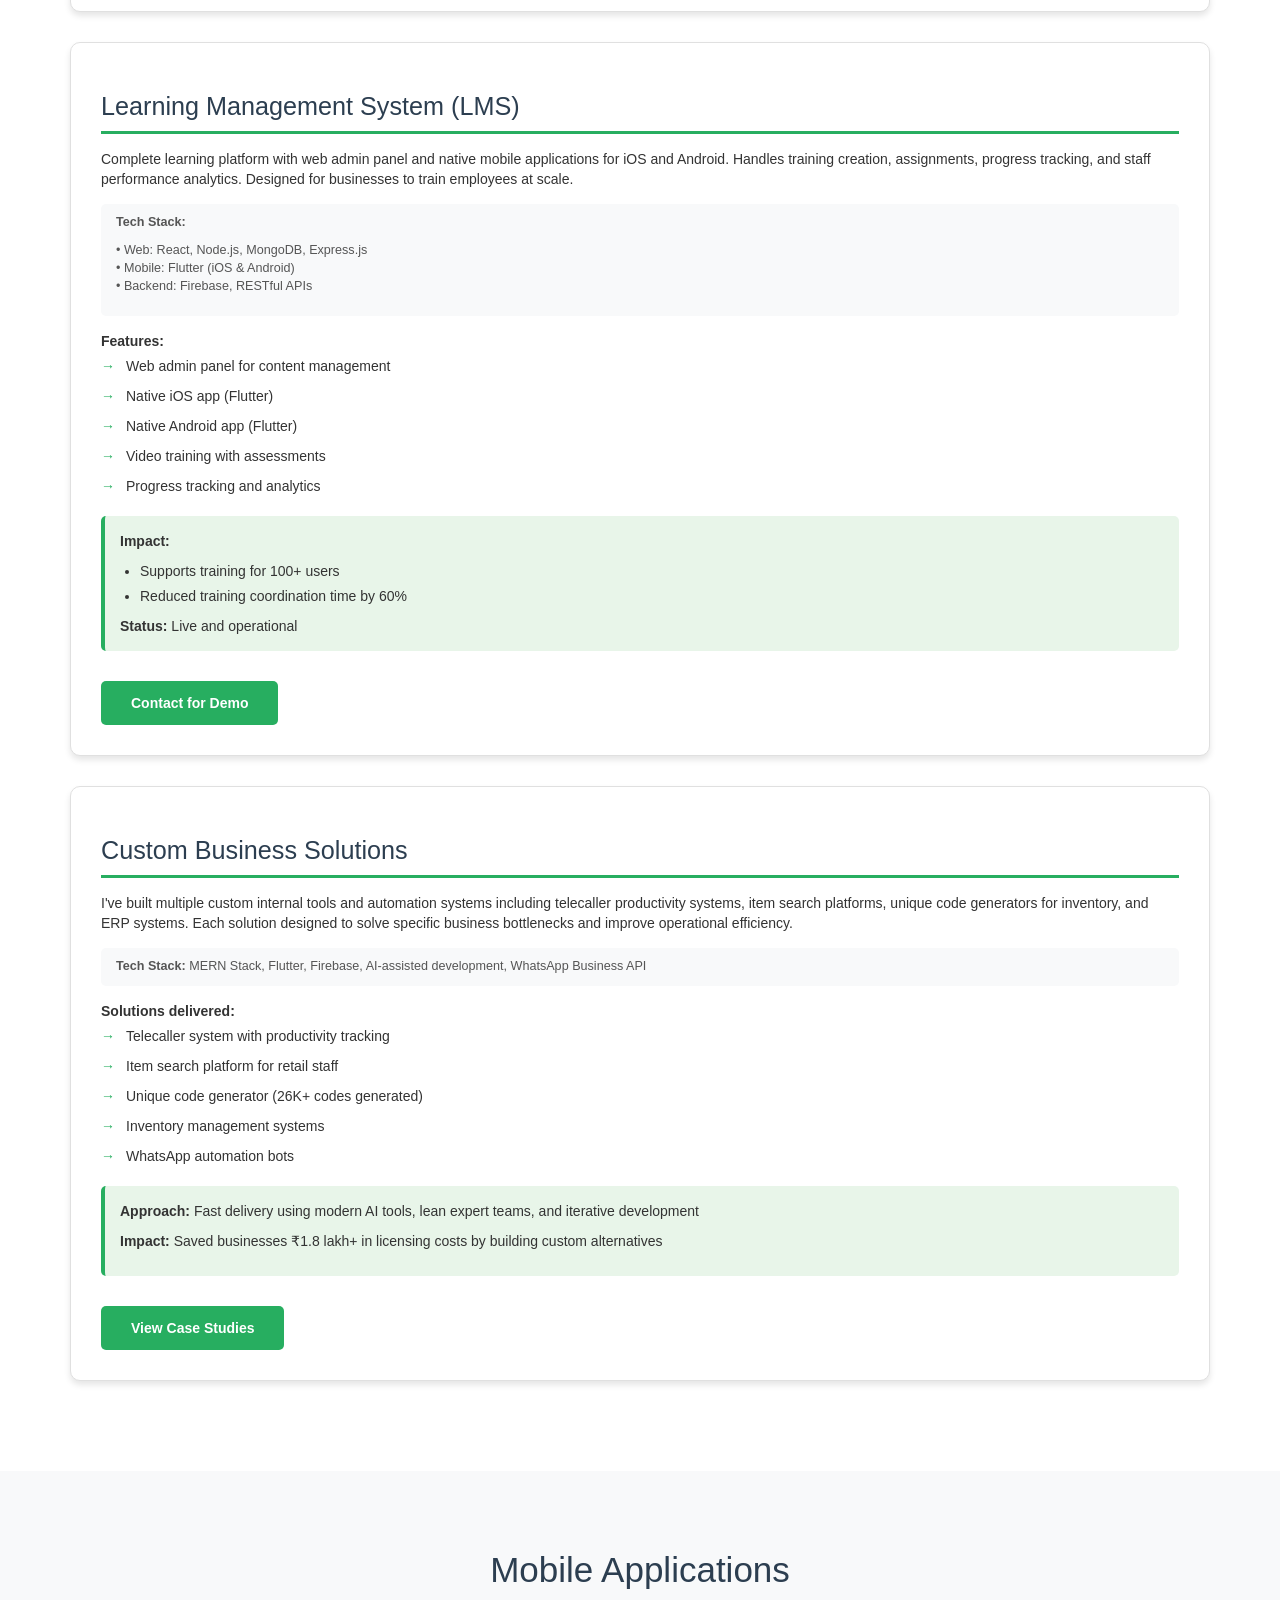
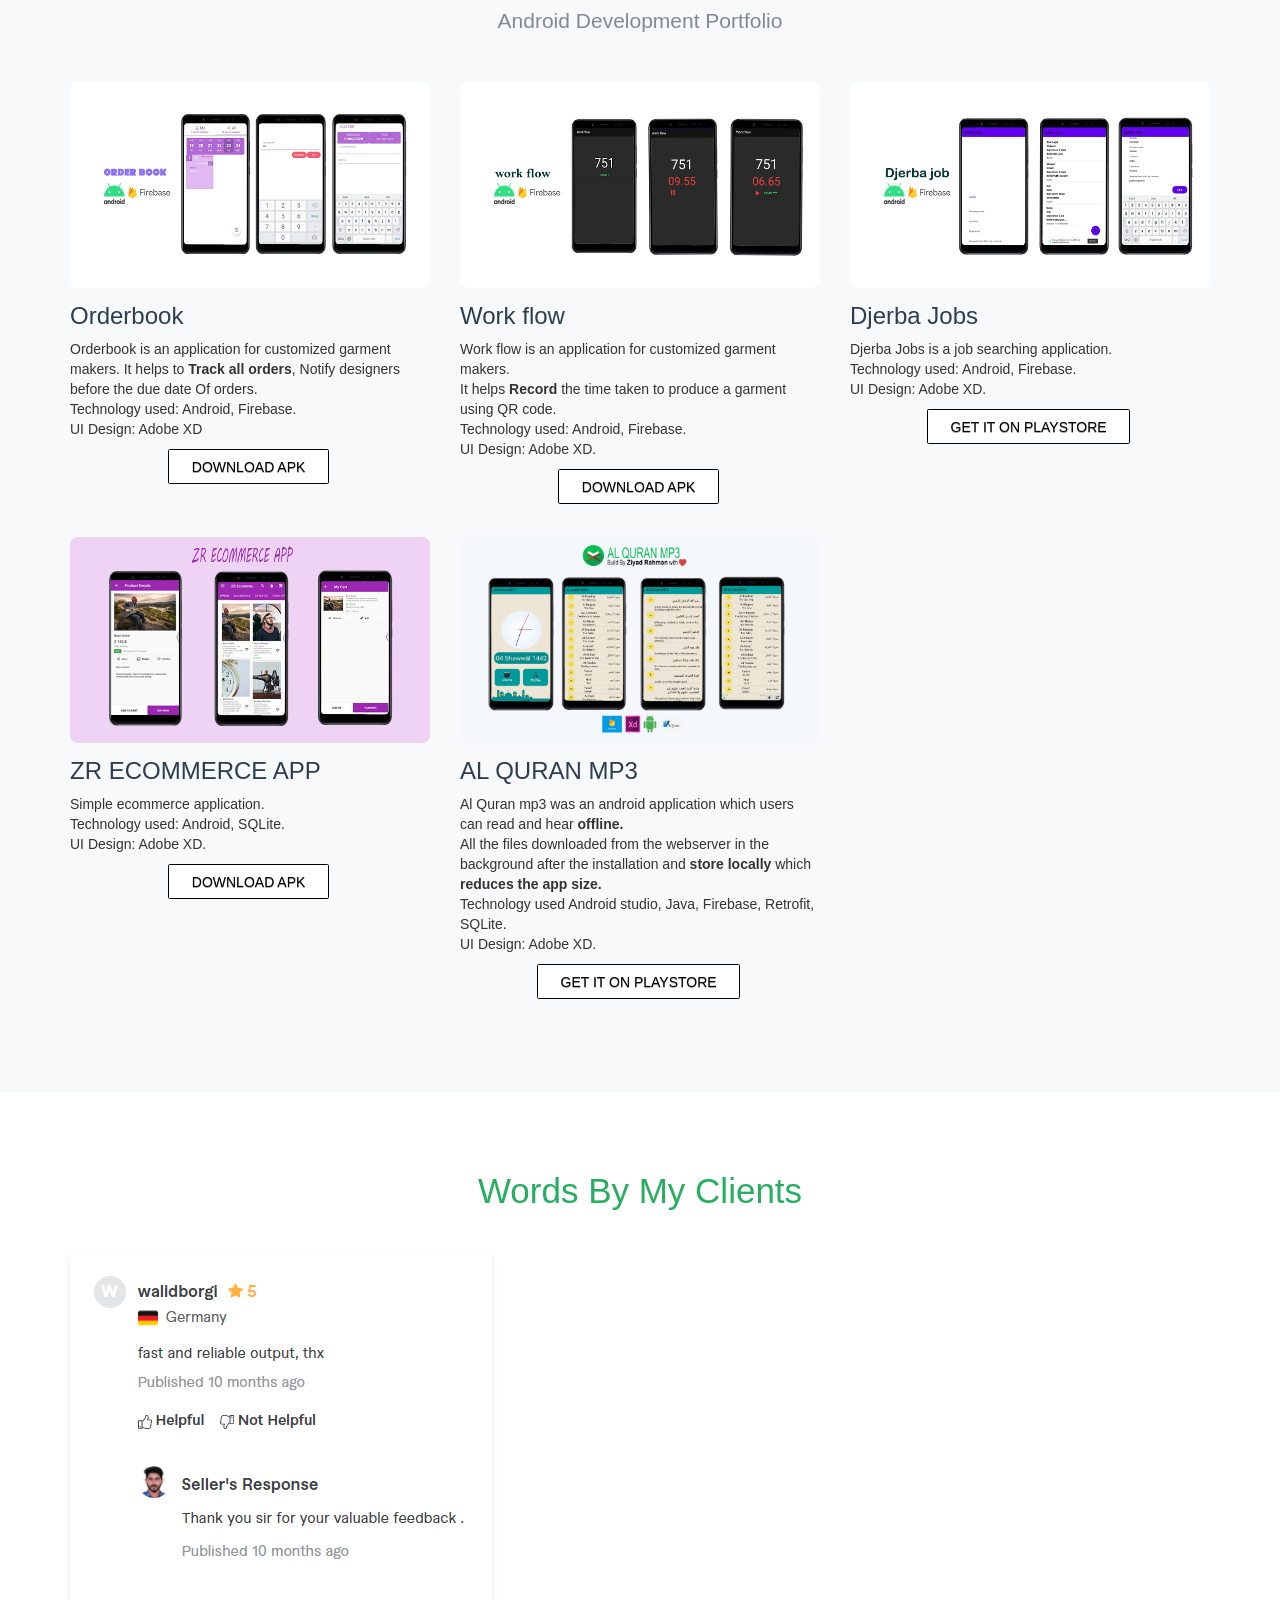
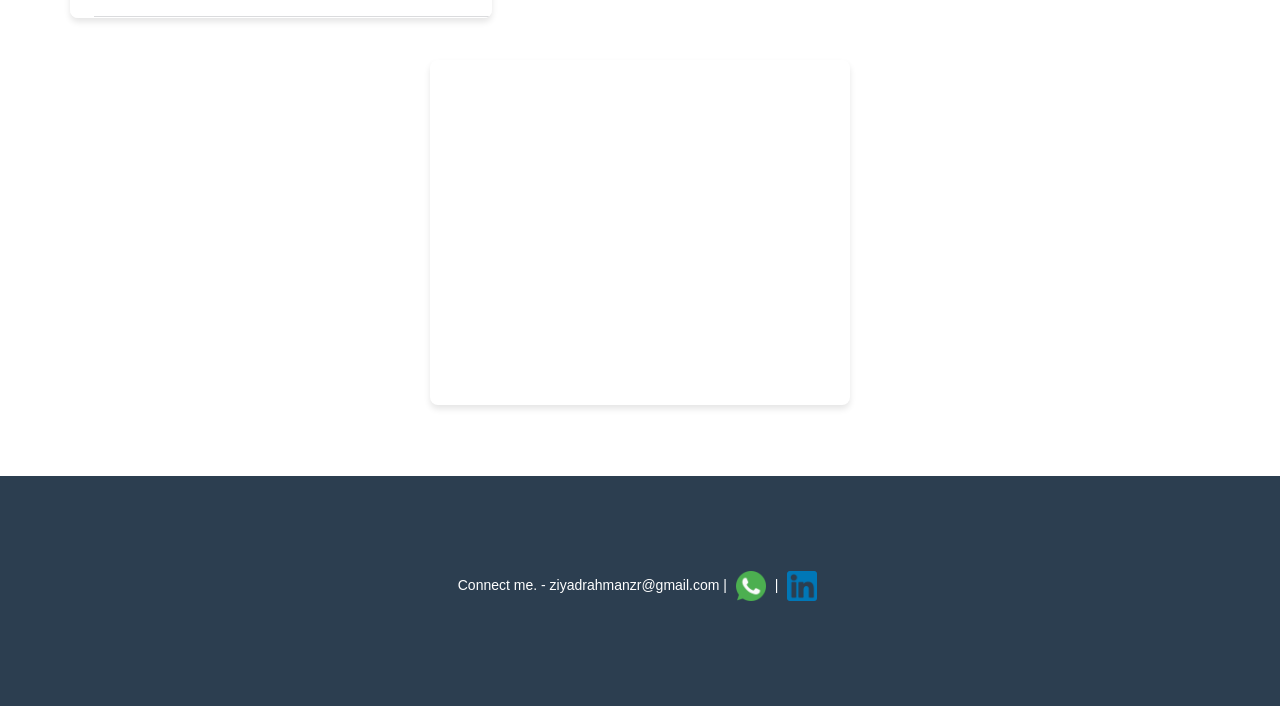
==== commit 1fa3bf05: "Complete portfolio reorganization: Add Recent Work section, update hero intro, reorganize sections, " ====
--- a/index.html
+++ b/index.html
@@ -1,215 +1,703 @@
 <!DOCTYPE html>
-<html lang="en"><head>
-<meta http-equiv="content-type" content="text/html; charset=UTF-8">
+<html lang="en">
+<head>
     <meta charset="utf-8">
     <meta name="viewport" content="width=device-width, initial-scale=1.0">
-    <meta name="description" content="">
-    <meta name="author" content="">
-
-    <title>ZIYAD RAHMAN</title>
+    <meta name="description" content="Technical product builder specializing in MERN Stack, Flutter, and React Native. Built ₹6-7L+ worth of systems for businesses. Available for custom software development.">
+    <meta name="author" content="Ziyad Rahman">
+    <meta name="keywords" content="Full-Stack Developer, MERN Stack, Flutter, React Native, Business Automation, Custom Software Development">
+
+    <title>Ziyad Rahman - Full-Stack Developer | MERN & Flutter</title>
 
     <!-- Bootstrap core CSS -->
     <link href="Three%20Column%20Portfolio%20Template%20for%20Bootstrap%203_files/bootstrap.css" rel="stylesheet">
 
     <!-- Custom CSS for the '3 Col Portfolio' Template -->
     <link href="Three%20Column%20Portfolio%20Template%20for%20Bootstrap%203_files/3-col-portfolio.css" rel="stylesheet">
- 
- 
-  
-  </head>
-
-  <body data-new-gr-c-s-check-loaded="8.867.0">
-
+
+    <style>
+        /* Smooth Scrolling */
+        html {
+            scroll-behavior: smooth;
+        }
+
+        /* Hero Section Styling */
+        .hero-section {
+            padding: 80px 0 60px;
+            background: linear-gradient(135deg, #f5f7fa 0%, #c3cfe2 100%);
+            margin-top: 50px;
+        }
+
+        .hero-content {
+            max-width: 800px;
+            margin: 0 auto;
+        }
+
+        .hero-name {
+            font-size: 2.5em;
+            font-weight: bold;
+            margin-bottom: 10px;
+            color: #2c3e50;
+        }
+
+        .hero-tagline {
+            font-size: 1.3em;
+            color: #34495e;
+            margin-bottom: 30px;
+            font-weight: 500;
+        }
+
+        .hero-intro {
+            font-size: 16px;
+            line-height: 1.8;
+            color: #2c3e50;
+            margin-bottom: 20px;
+        }
+
+        .hero-services, .hero-approach {
+            margin: 25px 0;
+        }
+
+        .hero-services h4, .hero-approach h4 {
+            color: #27ae60;
+            font-size: 1.2em;
+            margin-bottom: 10px;
+        }
+
+        .hero-services ul, .hero-approach ul {
+            list-style: none;
+            padding-left: 0;
+        }
+
+        .hero-services li, .hero-approach li {
+            padding: 5px 0;
+            padding-left: 20px;
+            position: relative;
+        }
+
+        .hero-services li:before, .hero-approach li:before {
+            content: "✓";
+            position: absolute;
+            left: 0;
+            color: #27ae60;
+            font-weight: bold;
+        }
+
+        .hero-track-record {
+            background: #ecf0f1;
+            padding: 15px;
+            border-left: 4px solid #27ae60;
+            margin: 25px 0;
+            font-weight: 500;
+        }
+
+        .hero-cta {
+            font-size: 1.1em;
+            font-weight: 600;
+            color: #2c3e50;
+            margin-top: 25px;
+        }
+
+        .social-links {
+            margin-top: 30px;
+        }
+
+        .social-links a {
+            margin-right: 15px;
+            transition: transform 0.3s ease;
+            display: inline-block;
+        }
+
+        .social-links a:hover {
+            transform: scale(1.1);
+        }
+
+        /* Section Styling */
+        .section {
+            padding: 60px 0;
+        }
+
+        .section-header {
+            text-align: center;
+            margin-bottom: 50px;
+        }
+
+        .section-header h1 {
+            font-size: 2.5em;
+            color: #2c3e50;
+            margin-bottom: 10px;
+        }
+
+        .section-header h2 {
+            font-size: 1.5em;
+            color: #7f8c8d;
+            font-weight: 300;
+        }
+
+        /* Recent Work Section */
+        .recent-work {
+            background: #ffffff;
+        }
+
+        .project-card {
+            background: #fff;
+            border-radius: 10px;
+            padding: 30px;
+            margin-bottom: 30px;
+            box-shadow: 0 4px 6px rgba(0, 0, 0, 0.1);
+            transition: all 0.3s ease;
+            border: 1px solid #e0e0e0;
+        }
+
+        .project-card:hover {
+            transform: translateY(-5px);
+            box-shadow: 0 8px 15px rgba(0, 0, 0, 0.2);
+        }
+
+        .project-card h3 {
+            color: #2c3e50;
+            font-size: 1.8em;
+            margin-bottom: 15px;
+            border-bottom: 3px solid #27ae60;
+            padding-bottom: 10px;
+        }
+
+        .project-card .tech-stack {
+            background: #f8f9fa;
+            padding: 10px 15px;
+            border-radius: 5px;
+            margin: 15px 0;
+            font-size: 0.9em;
+            color: #555;
+        }
+
+        .project-card .impact {
+            background: #e8f5e9;
+            padding: 15px;
+            border-radius: 5px;
+            margin: 15px 0;
+            border-left: 4px solid #27ae60;
+        }
+
+        .project-card .impact ul {
+            margin: 10px 0 0 0;
+            padding-left: 20px;
+        }
+
+        .project-card .impact li {
+            margin: 5px 0;
+        }
+
+        .project-features {
+            margin: 15px 0;
+        }
+
+        .project-features ul {
+            list-style: none;
+            padding-left: 0;
+        }
+
+        .project-features li {
+            padding: 5px 0;
+            padding-left: 25px;
+            position: relative;
+        }
+
+        .project-features li:before {
+            content: "→";
+            position: absolute;
+            left: 0;
+            color: #27ae60;
+            font-weight: bold;
+        }
+
+        .btn-demo {
+            display: inline-block;
+            padding: 12px 30px;
+            background: #27ae60;
+            color: white;
+            text-decoration: none;
+            border-radius: 5px;
+            font-weight: 600;
+            margin-top: 15px;
+            transition: all 0.3s ease;
+            border: none;
+            cursor: pointer;
+        }
+
+        .btn-demo:hover {
+            background: #229954;
+            transform: scale(1.05);
+            color: white;
+            text-decoration: none;
+        }
+
+        /* Mobile Applications Section */
+        .mobile-apps {
+            background: #f8f9fa;
+        }
+
+        .portfolio-item {
+            margin-bottom: 30px;
+        }
+
+        .portfolio-item img {
+            border-radius: 8px;
+            transition: transform 0.3s ease;
+        }
+
+        .portfolio-item:hover img {
+            transform: scale(1.05);
+        }
+
+        .portfolio-item h3 {
+            margin-top: 15px;
+            color: #2c3e50;
+        }
+
+        .portfolio-item h3 a {
+            color: #2c3e50;
+            text-decoration: none;
+        }
+
+        .portfolio-item h3 a:hover {
+            color: #27ae60;
+        }
+
+        .button5 {
+            display: inline-block;
+            padding: 10px 20px;
+            border: 2px solid #2c3e50;
+            background: transparent;
+            color: #2c3e50;
+            text-decoration: none;
+            border-radius: 5px;
+            transition: all 0.3s ease;
+            font-weight: 500;
+        }
+
+        .button5:hover {
+            background: #2c3e50;
+            color: white;
+            text-decoration: none;
+        }
+
+        /* Testimonials Section */
+        .testimonials {
+            background: #ffffff;
+        }
+
+        .testimonial-header {
+            text-align: center;
+            margin-bottom: 40px;
+        }
+
+        .testimonial-header h1 {
+            color: #27ae60;
+            font-size: 2.5em;
+            margin-bottom: 20px;
+        }
+
+        .testimonial-videos {
+            display: flex;
+            justify-content: center;
+            flex-wrap: wrap;
+            gap: 20px;
+        }
+
+        .testimonial-videos iframe {
+            border-radius: 8px;
+            box-shadow: 0 4px 6px rgba(0, 0, 0, 0.1);
+        }
+
+        .testimonial-image {
+            text-align: center;
+            margin-bottom: 30px;
+        }
+
+        .testimonial-image img {
+            max-width: 100%;
+            border-radius: 8px;
+            box-shadow: 0 4px 6px rgba(0, 0, 0, 0.1);
+        }
+
+        /* Contact Section */
+        .contact-section {
+            background: #2c3e50;
+            color: white;
+            padding: 40px 0;
+        }
+
+        .contact-section a {
+            color: white;
+            text-decoration: none;
+        }
+
+        .contact-section a:hover {
+            color: #27ae60;
+        }
+
+        .contact-section img {
+            transition: transform 0.3s ease;
+        }
+
+        .contact-section a:hover img {
+            transform: scale(1.15);
+        }
+
+        /* Responsive Design */
+        @media (max-width: 768px) {
+            .hero-name {
+                font-size: 1.8em;
+            }
+
+            .hero-tagline {
+                font-size: 1.1em;
+            }
+
+            .section-header h1 {
+                font-size: 2em;
+            }
+
+            .project-card {
+                padding: 20px;
+            }
+
+            .testimonial-videos {
+                flex-direction: column;
+                align-items: center;
+            }
+
+            .testimonial-videos iframe {
+                width: 100%;
+                max-width: 100%;
+                height: auto;
+            }
+        }
+
+        /* Navigation */
+        .navbar {
+            background: #2c3e50 !important;
+        }
+
+        .navbar-brand {
+            color: white !important;
+            font-weight: bold;
+            font-size: 1.3em;
+        }
+
+        .navbar-brand:hover {
+            color: #27ae60 !important;
+        }
+    </style>
+</head>
+
+<body>
+    <!-- Navigation -->
     <nav class="navbar navbar-fixed-top navbar-inverse" role="navigation">
-      <div class="container">
-        <div class="navbar-header">
-          
-          <a class="navbar-brand">I'M Ziyad Rahman</a>
+        <div class="container">
+            <div class="navbar-header">
+                <a class="navbar-brand" href="#hero">I'M ZIYAD RAHMAN</a>
+            </div>
+            <div class="navbar-collapse navbar-ex1-collapse collapse" style="height: 1px;">
+                <ul class="nav navbar-nav">
+                    <li><a href="#recent-work">Recent Work</a></li>
+                    <li><a href="#mobile-apps">Mobile Apps</a></li>
+                    <li><a href="#testimonials">Testimonials</a></li>
+                    <li><a href="#contact">Contact</a></li>
+                </ul>
+            </div>
         </div>
-
-        <!-- Collect the nav links, forms, and other content for toggling -->
-        <div class="navbar-collapse navbar-ex1-collapse collapse" style="height: 1px;">
-          <ul class="nav navbar-nav">
-            <li><a href="#about"></a></li>
-            <li></li>
-            <li></li>
-          </ul>
-        </div><!-- /.navbar-collapse -->
-      </div><!-- /.container -->
     </nav>
 
-    <div class="container">
-
-      <div class="row">
-
-        <div class="col-lg-12" style="width: 50%;float: left;">
-          <br>
-           <p style="font-size:15px"><b style="font-size:20px">Product Builder | MERN, Flutter & React Native | Business Automation</b><br><br>
-           
-            I help small businesses and startups build custom software solutions without the enterprise price tag. Over 2+ years, I've delivered systems worth ₹6-7 lakh for retail, manufacturing, and education businesses.<br>
-            <br>
-            <b>What I Build:</b><br>
-            - Custom business tools (inventory, CRM, order tracking)<br>
-            - Web & mobile applications (MERN Stack, Flutter, React Native)<br>
-            - WhatsApp automation & chatbots<br>
-            - Complete MVPs from idea to launch<br>
-            <br>
-            <b>How I Work:</b><br>
-            - Fast delivery using AI-assisted development<br>
-            - Lean team approach for cost efficiency<br>
-            - End-to-end: from concept to deployment<br>
-            - Clear communication, no technical jargon<br>
-            <br>
-            Built for businesses like yours: retail stores, manufacturers, service providers, and startups who need software that works without breaking the bank.<br>
-            <br>
-            Got a business problem? Let's build the solution.<br>
-            <br>
-            <a href="https://wa.link/cd2xfw"><img style="width:30px;height: 30px;margin: 5px;;"src="whatsapp.png"></a>
-            <a href="https://www.linkedin.com/in/ziyad-rahman-88a750398/"><img style="width:30px;height: 30px;margin: 5px;;"src="linkedin.png"></a>
-            </p>
-            
-         </div>
-         
-        <div class="col-lg-12" style="width: 50%;float: left;"> 
-          <p style="float: right;"><h1 style="color: green;">Words By My Clients.</h1>
-            <a href="#project-link"><img class="img-responsive" src="review1.png"></a>
-
-            
-
-        </p>
+    <!-- Hero Section -->
+    <section id="hero" class="hero-section">
+        <div class="container">
+            <div class="hero-content">
+                <h1 class="hero-name">I'M ZIYAD RAHMAN</h1>
+                <p class="hero-tagline">Technical Product Builder | Full-Stack Development | Business Automation</p>
+                
+                <div class="hero-intro">
+                    <p>I turn business problems into working software. Whether you're a small business needing custom tools or a startup launching an MVP, I build complete solutions using modern tech and lean teams.</p>
+                </div>
+
+                <div class="hero-services">
+                    <h4>Services:</h4>
+                    <ul>
+                        <li>Web Applications (MERN Stack - React, Node.js, MongoDB)</li>
+                        <li>Mobile Apps (Flutter & React Native - iOS & Android)</li>
+                        <li>WhatsApp Automation & Business Bots</li>
+                        <li>Custom Business Software (CRM, Inventory, Reporting)</li>
+                        <li>End-to-end: Design → Development → Deployment</li>
+                    </ul>
+                </div>
+
+                <div class="hero-approach">
+                    <h4>My Approach:</h4>
+                    <ul>
+                        <li>AI-assisted development for faster delivery</li>
+                        <li>Small expert team = lower costs, high quality</li>
+                        <li>Focus on solving your actual problem, not just writing code</li>
+                    </ul>
+                </div>
+
+                <div class="hero-track-record">
+                    <strong>Track Record:</strong> Built ₹6-7L+ worth of systems for retail chains, manufacturers, education platforms, and service businesses.
+                </div>
+
+                <p class="hero-cta">Ready to solve your business problem? Let's talk.</p>
+
+                <div class="social-links">
+                    <a href="https://wa.link/cd2xfw" target="_blank" rel="noopener noreferrer">
+                        <img style="width:40px;height:40px;margin:5px;" src="whatsapp.png" alt="WhatsApp">
+                    </a>
+                    <a href="https://www.linkedin.com/in/ziyad-rahman-88a750398/" target="_blank" rel="noopener noreferrer">
+                        <img style="width:40px;height:40px;margin:5px;" src="linkedin.png" alt="LinkedIn">
+                    </a>
+                </div>
+            </div>
         </div>
-      </div>
-      <div class="row">
-        <div class="col-lg-12" style="width: 50%;float: left;"> 
-          <div style="display: flex;float: left;">
-
-            <iframe width="420" height="345" src="https://www.youtube.com/embed/MHfSKW3vQr0" 
-          style="border-style: none;margin: 1%;">
-          </iframe>
-
-      <iframe width="420" height="345" src="https://www.youtube.com/embed/mwMjimfmw_w" 
-      style="border-style: none;margin: 1%;display: none;">
-          </iframe> 
-          
-          </div>
-    
-      </div>
-      </div>
-     
-
-      <div class="row">
-        <h1 class="page-header">Portfolio <small</small></h1>
-        <div class="col-md-4 portfolio-item">
-          <a href="#project-link"><img class="img-responsive" src="orderbook final.png"></a>
-          <h3><a href="#project-link">Orderbook</a></h3>
-          <p style="font-weight: normal;">Orderbook is an application for customized garment makers.
-            It helps to <b>Track all orders</b>, Notify designers before the due date
-            Of orders.<br>
-            Technology used: Android, Firebase.<br>
-            UI Design: Adobe XD<br>
-           
-            </p>
-            <center> <a href="https://drive.google.com/file/d/1R9wan4vkoGd0tT8vuyalBNfoYui4mMDE/view?usp=sharing" class="button5" style="border-color:black; background-color:rgba(0,0,0,0); color:black">DOWNLOAD APK</a>
-            </center>
+    </section>
+
+    <!-- Recent Work Section -->
+    <section id="recent-work" class="section recent-work">
+        <div class="container">
+            <div class="section-header">
+                <h1>Recent Work</h1>
+                <h2>Enterprise & Business Solutions</h2>
+            </div>
+
+            <div class="row">
+                <!-- Project 1: RootFin -->
+                <div class="col-md-12">
+                    <div class="project-card">
+                        <h3>RootFin - Financial Management Platform</h3>
+                        <p>Multi-store financial platform handling billing, reporting, and analytics for a 20-store retail chain with ₹20cr+ annual revenue. Provides daybook summaries, sales reports, and real-time financial insights across all locations.</p>
+                        
+                        <div class="tech-stack">
+                            <strong>Tech Stack:</strong> MongoDB, Express.js, React, Node.js, Firebase
+                        </div>
+
+                        <div class="impact">
+                            <strong>Impact:</strong>
+                            <ul>
+                                <li>Used daily by 20 retail locations</li>
+                                <li>Saved ₹4.65 lakh in development costs vs outsourcing</li>
+                                <li>Handles critical daily operations for ₹20cr+ revenue business</li>
+                            </ul>
+                            <p style="margin-top: 10px; margin-bottom: 0;"><strong>Status:</strong> Live and operational</p>
+                        </div>
+
+                        <a href="#contact" class="btn-demo">Contact for Demo</a>
+                    </div>
+                </div>
+
+                <!-- Project 2: LMS -->
+                <div class="col-md-12">
+                    <div class="project-card">
+                        <h3>Learning Management System (LMS)</h3>
+                        <p>Complete learning platform with web admin panel and native mobile applications for iOS and Android. Handles training creation, assignments, progress tracking, and staff performance analytics. Designed for businesses to train employees at scale.</p>
+                        
+                        <div class="tech-stack">
+                            <strong>Tech Stack:</strong>
+                            <ul style="list-style: none; padding-left: 0; margin-top: 10px;">
+                                <li>• Web: React, Node.js, MongoDB, Express.js</li>
+                                <li>• Mobile: Flutter (iOS & Android)</li>
+                                <li>• Backend: Firebase, RESTful APIs</li>
+                            </ul>
+                        </div>
+
+                        <div class="project-features">
+                            <strong>Features:</strong>
+                            <ul>
+                                <li>Web admin panel for content management</li>
+                                <li>Native iOS app (Flutter)</li>
+                                <li>Native Android app (Flutter)</li>
+                                <li>Video training with assessments</li>
+                                <li>Progress tracking and analytics</li>
+                            </ul>
+                        </div>
+
+                        <div class="impact">
+                            <strong>Impact:</strong>
+                            <ul>
+                                <li>Supports training for 100+ users</li>
+                                <li>Reduced training coordination time by 60%</li>
+                            </ul>
+                            <p style="margin-top: 10px; margin-bottom: 0;"><strong>Status:</strong> Live and operational</p>
+                        </div>
+
+                        <a href="#contact" class="btn-demo">Contact for Demo</a>
+                    </div>
+                </div>
+
+                <!-- Project 3: Custom Business Solutions -->
+                <div class="col-md-12">
+                    <div class="project-card">
+                        <h3>Custom Business Solutions</h3>
+                        <p>I've built multiple custom internal tools and automation systems including telecaller productivity systems, item search platforms, unique code generators for inventory, and ERP systems. Each solution designed to solve specific business bottlenecks and improve operational efficiency.</p>
+                        
+                        <div class="tech-stack">
+                            <strong>Tech Stack:</strong> MERN Stack, Flutter, Firebase, AI-assisted development, WhatsApp Business API
+                        </div>
+
+                        <div class="project-features">
+                            <strong>Solutions delivered:</strong>
+                            <ul>
+                                <li>Telecaller system with productivity tracking</li>
+                                <li>Item search platform for retail staff</li>
+                                <li>Unique code generator (26K+ codes generated)</li>
+                                <li>Inventory management systems</li>
+                                <li>WhatsApp automation bots</li>
+                            </ul>
+                        </div>
+
+                        <div class="impact">
+                            <p><strong>Approach:</strong> Fast delivery using modern AI tools, lean expert teams, and iterative development</p>
+                            <p style="margin-top: 10px;"><strong>Impact:</strong> Saved businesses ₹1.8 lakh+ in licensing costs by building custom alternatives</p>
+                        </div>
+
+                        <a href="#contact" class="btn-demo">View Case Studies</a>
+                    </div>
+                </div>
+            </div>
         </div>
-
-        <div class="col-md-4 portfolio-item">
-          <a href="#project-link"><img class="img-responsive" src="workflow final.png"></a>
-          <h3><a href="#project-link">Work flow</a></h3>
-          <p style="font-weight: normal;">Work flow  is an application for customized garment makers.<br>
-            It helps <b>Record</b> the time taken to produce a garment using QR code.<br>
-
-            Technology used: Android, Firebase.<br>
-            UI Design: Adobe XD.<br>
-           
-          </p>
-          <center> <a href="https://drive.google.com/file/d/1a43_hQwpcuumQU6M_ffjr2MA9e3yzEXS/view?usp=sharing" class="button5" style="border-color:black; background-color:rgba(0,0,0,0); color:black">DOWNLOAD APK</a>
-          </center>
+    </section>
+
+    <!-- Mobile Applications Section -->
+    <section id="mobile-apps" class="section mobile-apps">
+        <div class="container">
+            <div class="section-header">
+                <h1>Mobile Applications</h1>
+                <h2>Android Development Portfolio</h2>
+            </div>
+
+            <div class="row">
+                <div class="col-md-4 portfolio-item">
+                    <a href="#project-link"><img class="img-responsive" src="orderbook final.png" alt="Orderbook"></a>
+                    <h3><a href="#project-link">Orderbook</a></h3>
+                    <p style="font-weight: normal;">Orderbook is an application for customized garment makers.
+                        It helps to <b>Track all orders</b>, Notify designers before the due date
+                        Of orders.<br>
+                        Technology used: Android, Firebase.<br>
+                        UI Design: Adobe XD<br>
+                    </p>
+                    <center><a href="https://drive.google.com/file/d/1R9wan4vkoGd0tT8vuyalBNfoYui4mMDE/view?usp=sharing" target="_blank" rel="noopener noreferrer" class="button5">DOWNLOAD APK</a></center>
+                </div>
+
+                <div class="col-md-4 portfolio-item">
+                    <a href="#project-link"><img class="img-responsive" src="workflow final.png" alt="Workflow"></a>
+                    <h3><a href="#project-link">Work flow</a></h3>
+                    <p style="font-weight: normal;">Work flow is an application for customized garment makers.<br>
+                        It helps <b>Record</b> the time taken to produce a garment using QR code.<br>
+                        Technology used: Android, Firebase.<br>
+                        UI Design: Adobe XD.<br>
+                    </p>
+                    <center><a href="https://drive.google.com/file/d/1a43_hQwpcuumQU6M_ffjr2MA9e3yzEXS/view?usp=sharing" target="_blank" rel="noopener noreferrer" class="button5">DOWNLOAD APK</a></center>
+                </div>
+
+                <div class="col-md-4 portfolio-item">
+                    <a href="#project-link"><img class="img-responsive" src="djerbajobs final.png" alt="Djerba Jobs"></a>
+                    <h3><a href="#project-link">Djerba Jobs</a></h3>
+                    <p style="font-weight: normal;">Djerba Jobs is a job searching application.<br>
+                        Technology used: Android, Firebase.<br>
+                        UI Design: Adobe XD.<br>
+                    </p>
+                    <center><a href="https://play.google.com/store/apps/details?id=com.maxking.djerbajobs&hl=en_IN&gl=US" target="_blank" rel="noopener noreferrer" class="button5">GET IT ON PLAYSTORE</a></center>
+                </div>
+            </div>
+
+            <div class="row">
+                <div class="col-md-4 portfolio-item">
+                    <a href="#project-link"><img class="img-responsive" src="zrecommerceapp.png" alt="ZR Ecommerce App"></a>
+                    <h3><a href="#project-link">ZR ECOMMERCE APP</a></h3>
+                    <p style="font-weight: normal;">Simple ecommerce application.<br>
+                        Technology used: Android, SQLite.<br>
+                        UI Design: Adobe XD.<br>
+                    </p>
+                    <center><a href="https://drive.google.com/file/d/1FzWytudMXM_OXNUll68Zaq0yPSHLiTbQ/view?usp=sharing" target="_blank" rel="noopener noreferrer" class="button5">DOWNLOAD APK</a></center>
+                </div>
+
+                <div class="col-md-4 portfolio-item">
+                    <a href="#project-link"><img class="img-responsive" src="alquranmp3.jpg" alt="Al Quran MP3"></a>
+                    <h3><a href="#project-link">AL QURAN MP3</a></h3>
+                    <p style="font-weight: normal;">Al Quran mp3 was an android application 
+                        which users can read and hear <b>offline.</b><br>
+                        All the files downloaded from the webserver in the background after the installation and <b>store locally</b> which <b>reduces the app size.</b>
+                        <br>
+                        Technology used Android studio, Java, Firebase, Retrofit, SQLite.<br>
+                        UI Design: Adobe XD.<br>
+                    </p>
+                    <center><a href="https://play.google.com/store/apps/details?id=com.aslamtayyab.alquranmp3" target="_blank" rel="noopener noreferrer" class="button5">GET IT ON PLAYSTORE</a></center>
+                </div>
+            </div>
         </div>
-
-        <div class="col-md-4 portfolio-item">
-          <a href="#project-link"><img class="img-responsive" src="djerbajobs final.png"></a>
-          <h3><a href="#project-link">Djerba Jobs</a></h3>
-          <p style="font-weight: normal;">Djerba Jobs   is a job searching application.<br>
-            Technology used: Android, Firebase.<br>
-            UI Design: Adobe XD.<br>
-          </p>
-         <center> <a href="https://play.google.com/store/apps/details?id=com.maxking.djerbajobs&hl=en_IN&gl=US" class="button5" style="border-color:black; background-color:rgba(0,0,0,0); color:black">GET IT ON PLAYSTORE</a>
-         </center>
+    </section>
+
+    <!-- Client Testimonials Section -->
+    <section id="testimonials" class="section testimonials">
+        <div class="container">
+            <div class="testimonial-header">
+                <h1>Words By My Clients</h1>
+            </div>
+
+            <div class="testimonial-image">
+                <a href="#project-link"><img class="img-responsive" src="review1.png" alt="Client Review"></a>
+            </div>
+
+            <div class="testimonial-videos">
+                <iframe width="420" height="345" src="https://www.youtube.com/embed/MHfSKW3vQr0" 
+                    style="border-style: none;margin: 1%;" allowfullscreen>
+                </iframe>
+
+                <iframe width="420" height="345" src="https://www.youtube.com/embed/mwMjimfmw_w" 
+                    style="border-style: none;margin: 1%;display: none;" allowfullscreen>
+                </iframe>
+            </div>
         </div>
+    </section>
+
+    <!-- Contact Section -->
+    <section id="contact" class="contact-section">
+        <div class="container">
+            <footer>
+                <div class="row">
+                    <div class="col-lg-12">
+                        <center>
+                            <p>Connect me. - ziyadrahmanzr@gmail.com | 
+                                <a href="https://wa.link/cd2xfw" target="_blank" rel="noopener noreferrer">
+                                    <img style="width:30px;height:30px;margin:5px;" src="whatsapp.png" alt="WhatsApp">
+                                </a> | 
+                                <a href="https://www.linkedin.com/in/ziyad-rahman-88a750398/" target="_blank" rel="noopener noreferrer">
+                                    <img style="width:30px;height:30px;margin:5px;" src="linkedin.png" alt="LinkedIn">
+                                </a>
+                            </p>
+                        </center>
+                    </div>
+                </div>
+            </footer>
         </div>
-        <div class="row">
-        <div class="col-md-4 portfolio-item">
-          <a href="#project-link"><img class="img-responsive" src="zrecommerceapp.png"></a>
-          <h3><a href="#project-link">ZR ECOMMERCE APP</a></h3>
-          <p style="font-weight: normal;">Simple ecommerce application.<br>
-            Technology used: Android, SQLite.<br>
-            UI Design: Adobe XD.<br>
-            
-          
-          </p>
-          <center> <a href="https://drive.google.com/file/d/1FzWytudMXM_OXNUll68Zaq0yPSHLiTbQ/view?usp=sharing" class="button5" style="border-color:black; background-color:rgba(0,0,0,0); color:black">DOWNLOAD APK</a>
-          </center>
-        </div>
-
-        <div class="col-md-4 portfolio-item">
-          <a href="#project-link"><img class="img-responsive" src="alquranmp3.jpg"></a>
-          <h3><a href="#project-link">AL QURAN MP3</a></h3>
-          <p style="font-weight: normal;">Al Quran mp3 was an android application 
-            which users can read and hear <b>offline.</b><br>
-            All the files downloaded from the webserver in the background after the installation and <b>store locally</b> which <b>reduces the app size.</b>
-            <br>
-            Technology used Android studio, Java, Firebase, Retrofit, SQLite.<br>
-            UI Design: Adobe XD.<br>
-          
-          </p>
-          <center> <a href="https://play.google.com/store/apps/details?id=com.aslamtayyab.alquranmp3" class="button5" style="border-color:black; background-color:rgba(0,0,0,0); color:black">GET IT ON PLAYSTORE</a>
-          </center>
-        </div>
-        
-
-      </div>
-      </div>
-
-      <hr>
-
-      <div class="row text-center">
-        
-        
-
-      </div>
-
-    </div><!-- /.container -->
-
-    <div class="container">
-
-      <hr>
-
-      <footer>
-        <div class="row">
-          <div class="col-lg-12" ><center>
-            <p> Connect me. - ziyadrahmanzr@gmail.com | <a href="https://wa.link/cd2xfw"><img style="width:30px;height: 30px;margin: 5px;;"src="whatsapp.png"></a> 
-            | <a href="https://www.linkedin.com/in/ziyad-rahman-88a750398/"><img style="width:30px;height: 30px;margin: 5px;;"src="linkedin.png"></a> </p>
-          </center>
-          </div>
-        </div>
-      </footer>
-      
-    </div><!-- /.container -->
+    </section>
 
     <!-- JavaScript -->
     <script src="Three%20Column%20Portfolio%20Template%20for%20Bootstrap%203_files/jquery-1.js"></script>
     <script src="Three%20Column%20Portfolio%20Template%20for%20Bootstrap%203_files/bootstrap.js"></script>
     <script type="text/javascript">
-      var dt = new Date();
-      document.getElementById('getCurrentDate').innerHTML = dt.getFullYear();
-        
-        function Redirect(){
-  window.location.href = ("https://ziyadmangad.wixsite.com/website-1");
-}
-
-setTimeout('Redirect()', 1000);
+        // Smooth scroll for navigation links
+        document.querySelectorAll('a[href^="#"]').forEach(anchor => {
+            anchor.addEventListener('click', function (e) {
+                e.preventDefault();
+                const target = document.querySelector(this.getAttribute('href'));
+                if (target) {
+                    target.scrollIntoView({
+                        behavior: 'smooth',
+                        block: 'start'
+                    });
+                }
+            });
+        });
+
+        // Remove redirect script - keeping portfolio on this domain
     </script>
-  
-
-</body></html>
+</body>
+</html>
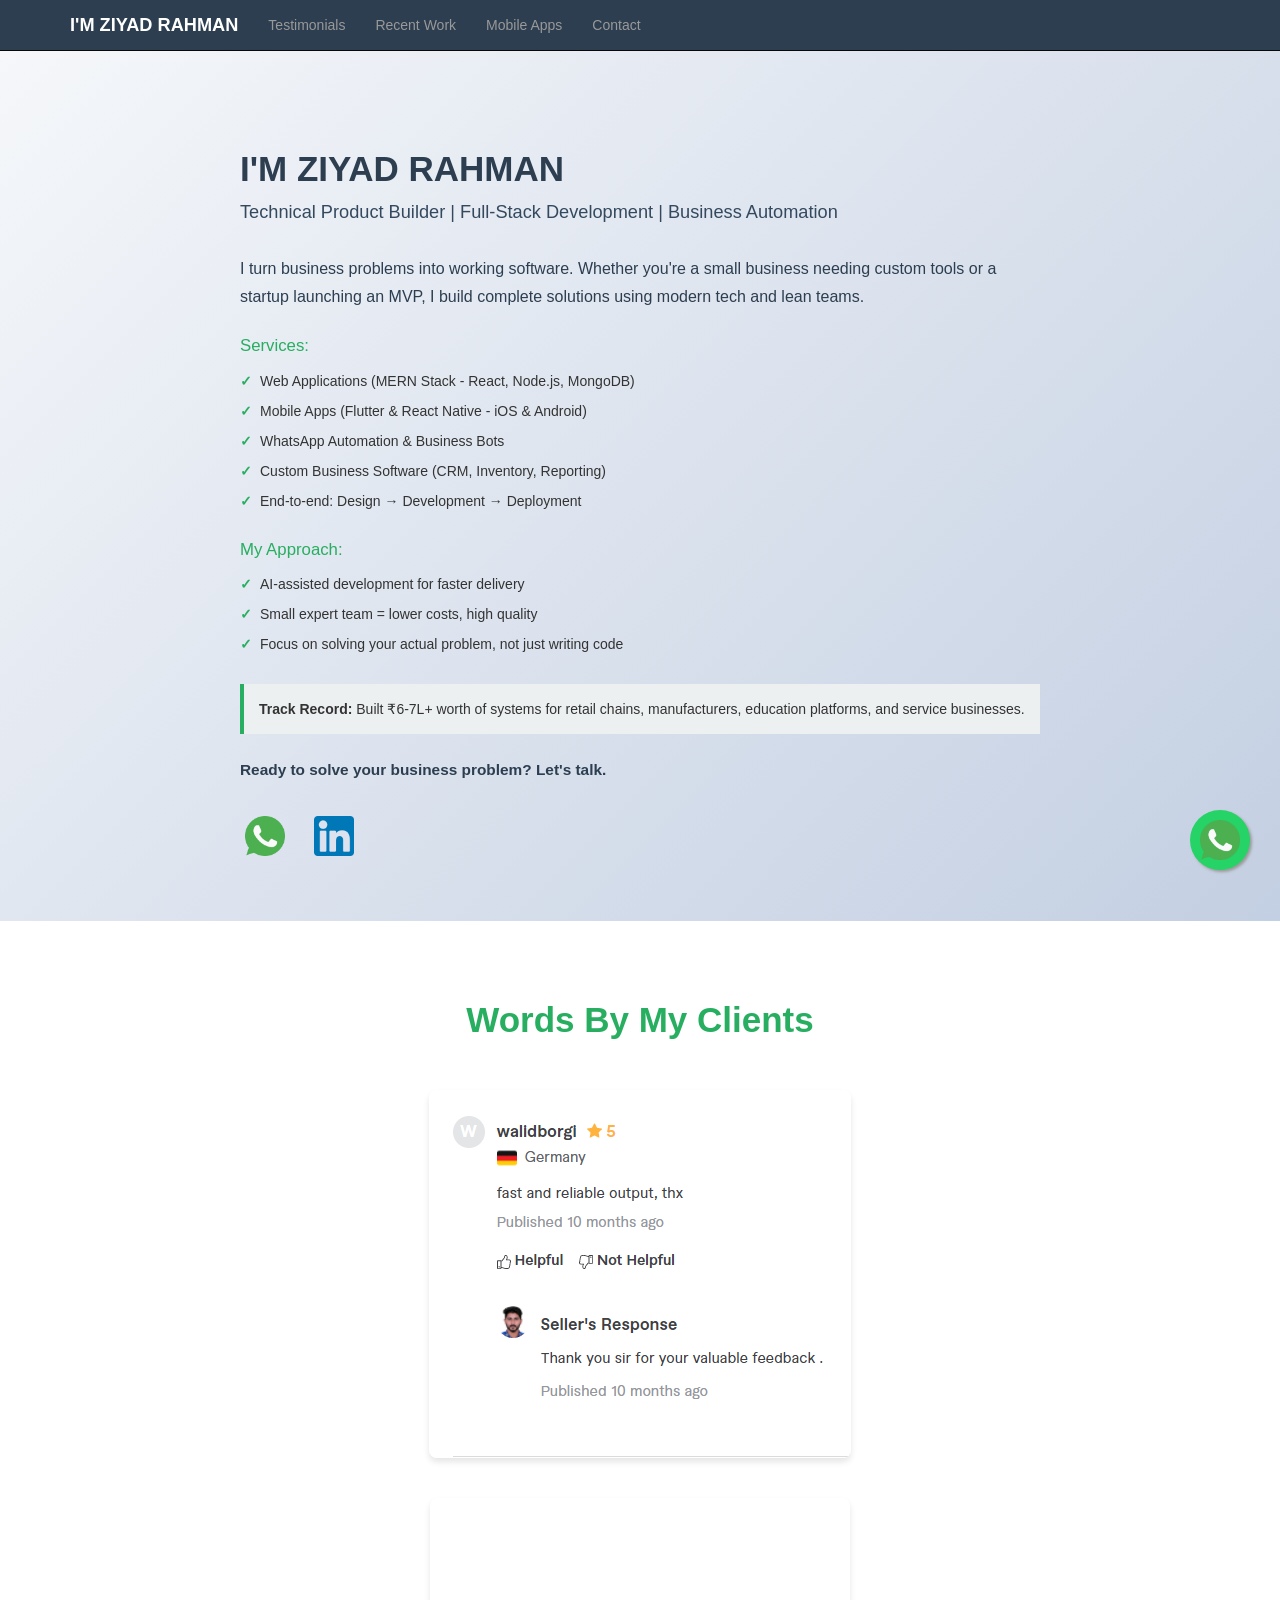
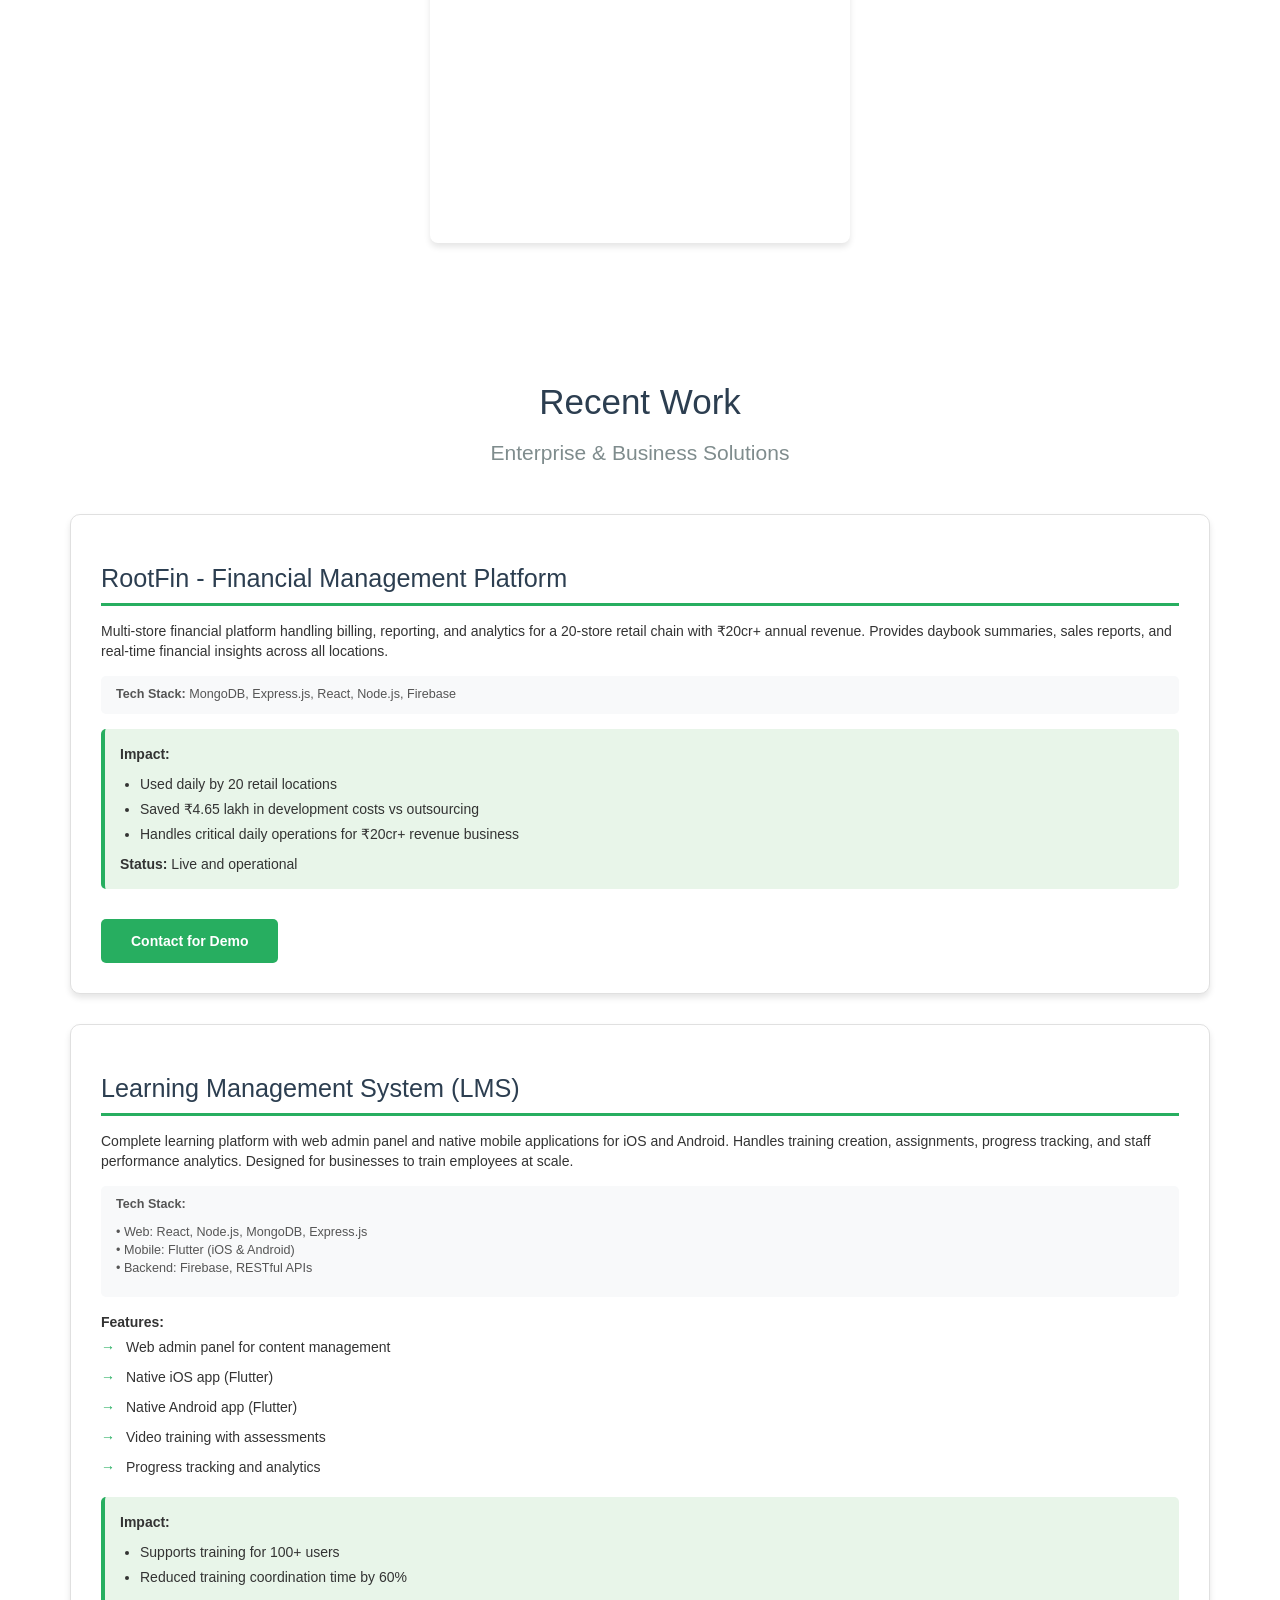
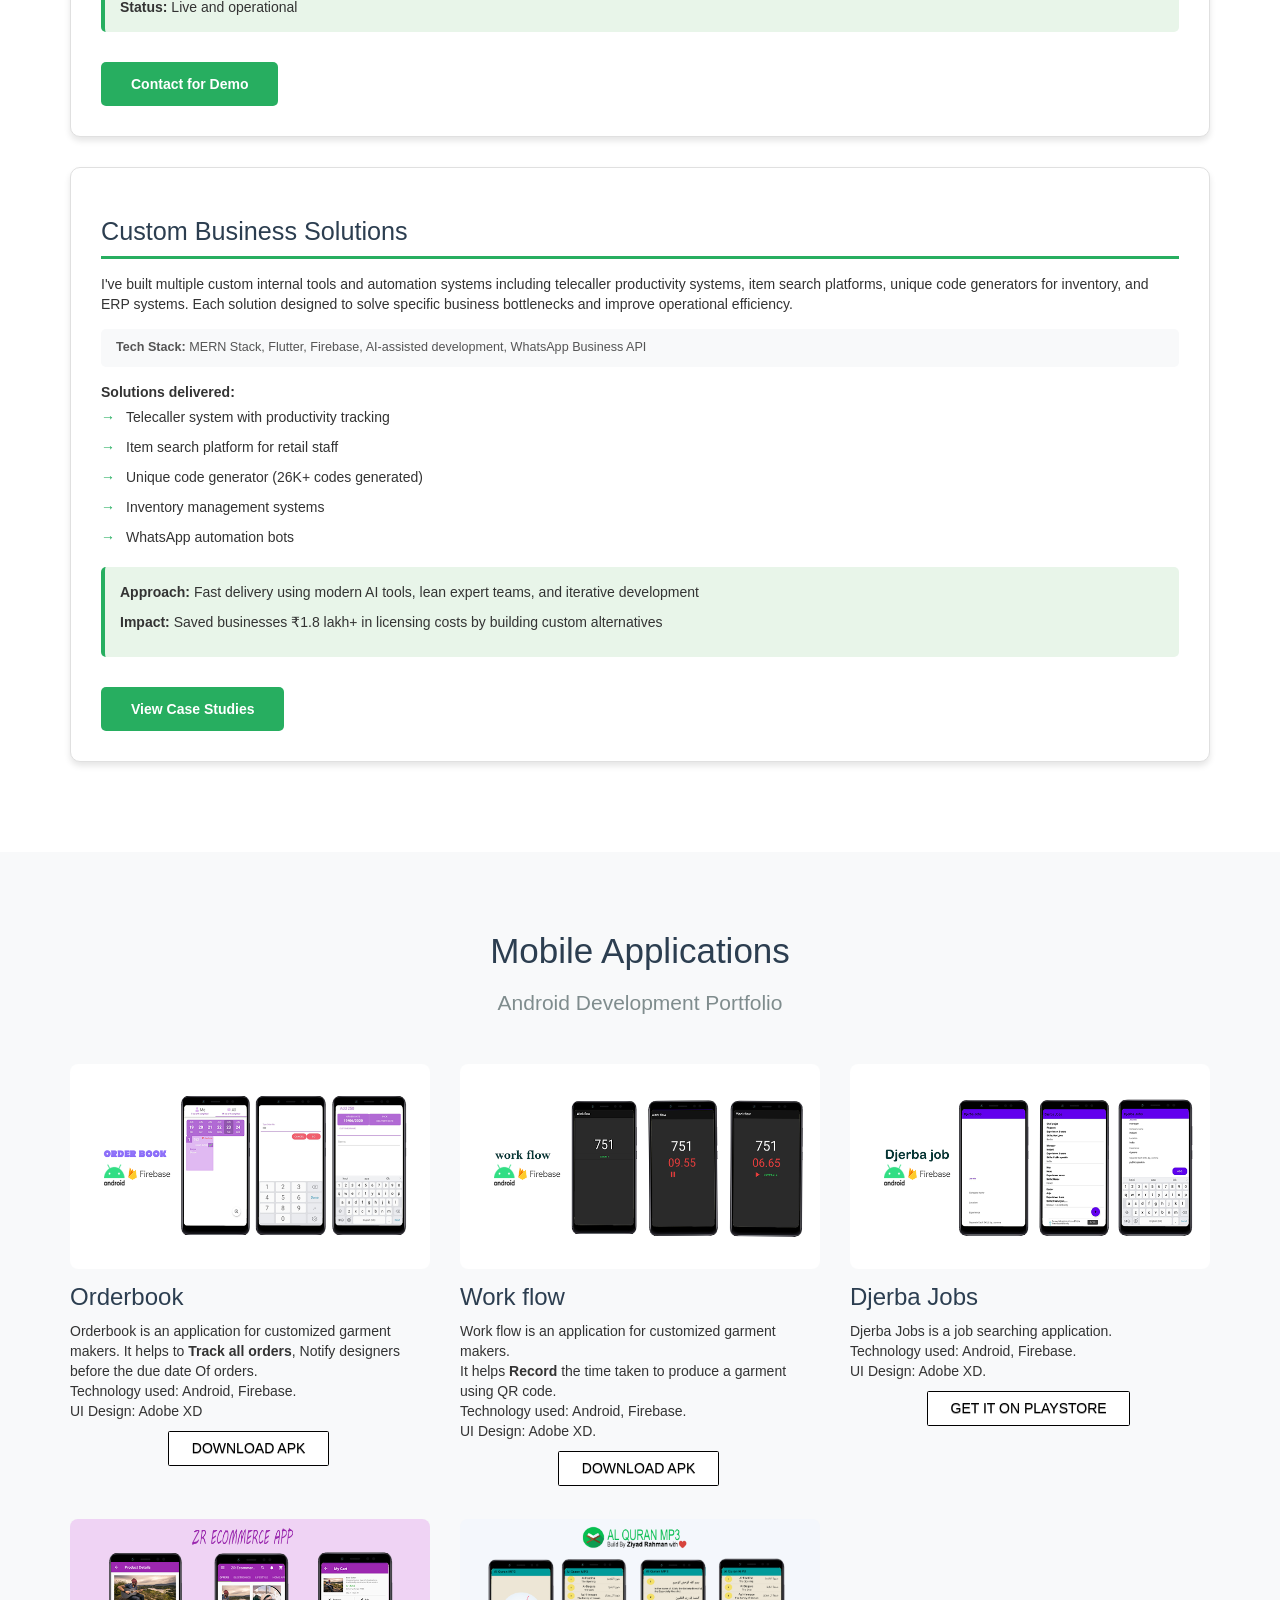
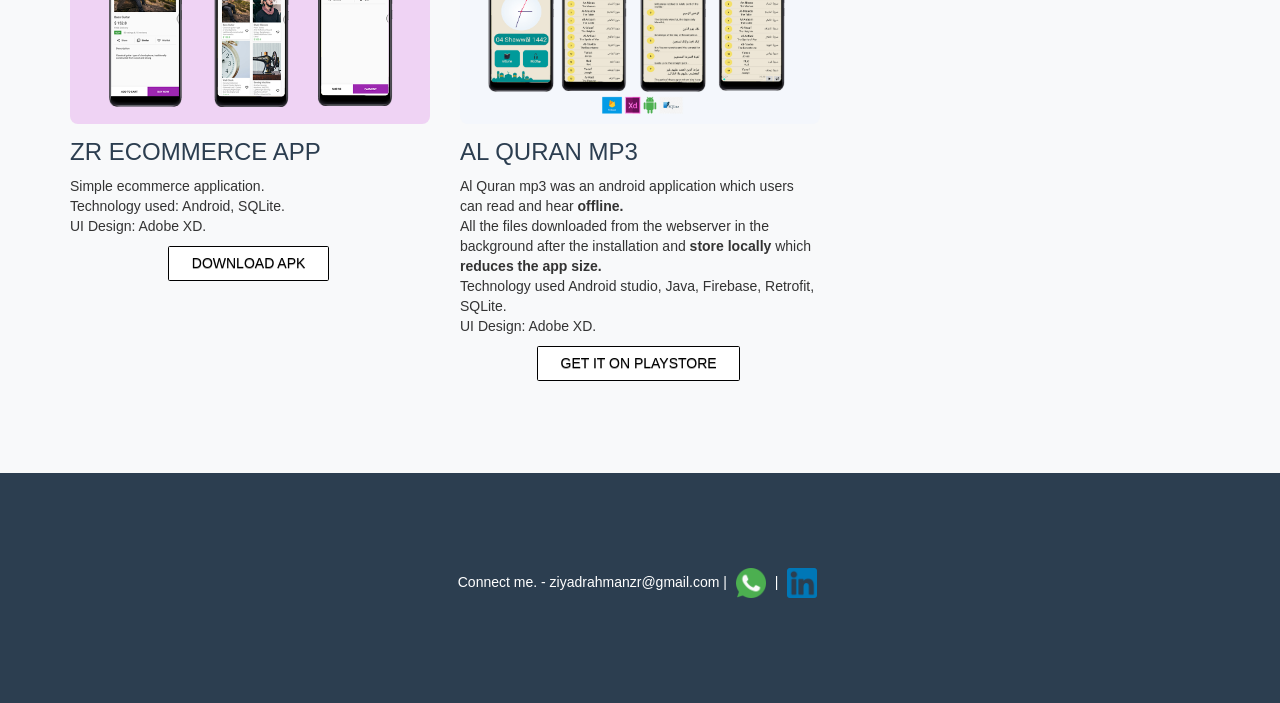
==== commit 2eee0b1e: "Add fixed WhatsApp button, reorganize testimonials section, improve alignment, and fix YouTube embed" ====
--- a/index.html
+++ b/index.html
@@ -14,7 +14,7 @@
 
     <!-- Custom CSS for the '3 Col Portfolio' Template -->
     <link href="Three%20Column%20Portfolio%20Template%20for%20Bootstrap%203_files/3-col-portfolio.css" rel="stylesheet">
-
+ 
     <style>
         /* Smooth Scrolling */
         html {
@@ -287,38 +287,65 @@
             background: #ffffff;
         }
 
+        .testimonials .container {
+            max-width: 1200px;
+            margin: 0 auto;
+        }
+
         .testimonial-header {
             text-align: center;
-            margin-bottom: 40px;
+            margin-bottom: 50px;
+            width: 100%;
         }
 
         .testimonial-header h1 {
             color: #27ae60;
             font-size: 2.5em;
-            margin-bottom: 20px;
+            margin-bottom: 0;
+            font-weight: 600;
+        }
+
+        .testimonial-content {
+            display: flex;
+            flex-direction: column;
+            align-items: center;
+            justify-content: center;
+            width: 100%;
+        }
+
+        .testimonial-image {
+            text-align: center;
+            margin-bottom: 40px;
+            width: 100%;
+            max-width: 600px;
+        }
+
+        .testimonial-image img {
+            max-width: 100%;
+            height: auto;
+            border-radius: 8px;
+            box-shadow: 0 4px 6px rgba(0, 0, 0, 0.1);
+            display: block;
+            margin: 0 auto;
         }
 
         .testimonial-videos {
             display: flex;
             justify-content: center;
+            align-items: center;
             flex-wrap: wrap;
-            gap: 20px;
+            gap: 30px;
+            width: 100%;
+            max-width: 900px;
+            margin: 0 auto;
         }
 
         .testimonial-videos iframe {
             border-radius: 8px;
             box-shadow: 0 4px 6px rgba(0, 0, 0, 0.1);
-        }
-
-        .testimonial-image {
-            text-align: center;
-            margin-bottom: 30px;
-        }
-
-        .testimonial-image img {
+            display: block;
+            margin: 0;
             max-width: 100%;
-            border-radius: 8px;
-            box-shadow: 0 4px 6px rgba(0, 0, 0, 0.1);
         }
 
         /* Contact Section */
@@ -363,15 +390,26 @@
                 padding: 20px;
             }
 
+            .testimonial-header h1 {
+                font-size: 2em;
+            }
+
+            .testimonial-image {
+                max-width: 100%;
+                margin-bottom: 30px;
+            }
+
             .testimonial-videos {
                 flex-direction: column;
                 align-items: center;
+                gap: 20px;
             }
 
             .testimonial-videos iframe {
                 width: 100%;
                 max-width: 100%;
                 height: auto;
+                min-height: 250px;
             }
         }
 
@@ -389,30 +427,87 @@
         .navbar-brand:hover {
             color: #27ae60 !important;
         }
+
+        /* Fixed WhatsApp Button */
+        .whatsapp-float {
+            position: fixed;
+            width: 60px;
+            height: 60px;
+            bottom: 30px;
+            right: 30px;
+            background-color: #25d366;
+            color: #FFF;
+            border-radius: 50px;
+            text-align: center;
+            font-size: 30px;
+            box-shadow: 2px 2px 3px #999;
+            z-index: 1000;
+            display: flex;
+            align-items: center;
+            justify-content: center;
+            transition: all 0.3s ease;
+            animation: pulse 2s infinite;
+        }
+
+        .whatsapp-float:hover {
+            transform: scale(1.1);
+            box-shadow: 2px 2px 10px #999;
+        }
+
+        .whatsapp-float img {
+            width: 40px;
+            height: 40px;
+        }
+
+        @keyframes pulse {
+            0% {
+                box-shadow: 0 0 0 0 rgba(37, 211, 102, 0.7);
+            }
+            70% {
+                box-shadow: 0 0 0 10px rgba(37, 211, 102, 0);
+            }
+            100% {
+                box-shadow: 0 0 0 0 rgba(37, 211, 102, 0);
+            }
+        }
+
+        @media (max-width: 768px) {
+            .whatsapp-float {
+                width: 50px;
+                height: 50px;
+                bottom: 20px;
+                right: 20px;
+            }
+
+            .whatsapp-float img {
+                width: 35px;
+                height: 35px;
+            }
+        }
     </style>
-</head>
+  </head>
 
 <body>
     <!-- Navigation -->
     <nav class="navbar navbar-fixed-top navbar-inverse" role="navigation">
-        <div class="container">
-            <div class="navbar-header">
+      <div class="container">
+        <div class="navbar-header">
                 <a class="navbar-brand" href="#hero">I'M ZIYAD RAHMAN</a>
-            </div>
-            <div class="navbar-collapse navbar-ex1-collapse collapse" style="height: 1px;">
-                <ul class="nav navbar-nav">
+        </div>
+        <div class="navbar-collapse navbar-ex1-collapse collapse" style="height: 1px;">
+          <ul class="nav navbar-nav">
+                    <li><a href="#testimonials">Testimonials</a></li>
                     <li><a href="#recent-work">Recent Work</a></li>
                     <li><a href="#mobile-apps">Mobile Apps</a></li>
-                    <li><a href="#testimonials">Testimonials</a></li>
                     <li><a href="#contact">Contact</a></li>
-                </ul>
+          </ul>
             </div>
         </div>
     </nav>
 
     <!-- Hero Section -->
     <section id="hero" class="hero-section">
-        <div class="container">
+    <div class="container">
             <div class="hero-content">
                 <h1 class="hero-name">I'M ZIYAD RAHMAN</h1>
                 <p class="hero-tagline">Technical Product Builder | Full-Stack Development | Business Automation</p>
@@ -443,8 +538,8 @@
 
                 <div class="hero-track-record">
                     <strong>Track Record:</strong> Built ₹6-7L+ worth of systems for retail chains, manufacturers, education platforms, and service businesses.
-                </div>
-
+         </div>
+         
                 <p class="hero-cta">Ready to solve your business problem? Let's talk.</p>
 
                 <div class="social-links">
@@ -454,6 +549,43 @@
                     <a href="https://www.linkedin.com/in/ziyad-rahman-88a750398/" target="_blank" rel="noopener noreferrer">
                         <img style="width:40px;height:40px;margin:5px;" src="linkedin.png" alt="LinkedIn">
                     </a>
+                </div>
+            </div>
+        </div>
+    </section>
+
+    <!-- Client Testimonials Section -->
+    <section id="testimonials" class="section testimonials">
+        <div class="container">
+            <div class="testimonial-header">
+                <h1>Words By My Clients</h1>
+            </div>
+
+            <div class="testimonial-content">
+                <div class="testimonial-image">
+                    <a href="#project-link"><img class="img-responsive" src="review1.png" alt="Client Review"></a>
+                </div>
+
+                <div class="testimonial-videos">
+                    <iframe width="420" height="345" 
+                        src="https://www.youtube-nocookie.com/embed/MHfSKW3vQr0?rel=0&modestbranding=1&playsinline=1&enablejsapi=1" 
+                        frameborder="0" 
+                        referrerpolicy="strict-origin-when-cross-origin"
+                        allow="accelerometer; autoplay; clipboard-write; encrypted-media; gyroscope; picture-in-picture; web-share" 
+                        allowfullscreen
+                        loading="lazy"
+                        style="border-style: none;">
+                    </iframe>
+
+                    <iframe width="420" height="345" 
+                        src="https://www.youtube-nocookie.com/embed/mwMjimfmw_w?rel=0&modestbranding=1&playsinline=1&enablejsapi=1" 
+                        frameborder="0" 
+                        referrerpolicy="strict-origin-when-cross-origin"
+                        allow="accelerometer; autoplay; clipboard-write; encrypted-media; gyroscope; picture-in-picture; web-share" 
+                        allowfullscreen
+                        loading="lazy"
+                        style="border-style: none;display: none;">
+                    </iframe>
                 </div>
             </div>
         </div>
@@ -525,12 +657,12 @@
                                 <li>Reduced training coordination time by 60%</li>
                             </ul>
                             <p style="margin-top: 10px; margin-bottom: 0;"><strong>Status:</strong> Live and operational</p>
-                        </div>
-
+          </div>
+    
                         <a href="#contact" class="btn-demo">Contact for Demo</a>
-                    </div>
-                </div>
-
+      </div>
+      </div>
+     
                 <!-- Project 3: Custom Business Solutions -->
                 <div class="col-md-12">
                     <div class="project-card">
@@ -572,96 +704,73 @@
                 <h2>Android Development Portfolio</h2>
             </div>
 
-            <div class="row">
-                <div class="col-md-4 portfolio-item">
+      <div class="row">
+        <div class="col-md-4 portfolio-item">
                     <a href="#project-link"><img class="img-responsive" src="orderbook final.png" alt="Orderbook"></a>
-                    <h3><a href="#project-link">Orderbook</a></h3>
-                    <p style="font-weight: normal;">Orderbook is an application for customized garment makers.
-                        It helps to <b>Track all orders</b>, Notify designers before the due date
-                        Of orders.<br>
-                        Technology used: Android, Firebase.<br>
-                        UI Design: Adobe XD<br>
-                    </p>
+          <h3><a href="#project-link">Orderbook</a></h3>
+          <p style="font-weight: normal;">Orderbook is an application for customized garment makers.
+            It helps to <b>Track all orders</b>, Notify designers before the due date
+            Of orders.<br>
+            Technology used: Android, Firebase.<br>
+            UI Design: Adobe XD<br>
+            </p>
                     <center><a href="https://drive.google.com/file/d/1R9wan4vkoGd0tT8vuyalBNfoYui4mMDE/view?usp=sharing" target="_blank" rel="noopener noreferrer" class="button5">DOWNLOAD APK</a></center>
-                </div>
-
-                <div class="col-md-4 portfolio-item">
+        </div>
+
+        <div class="col-md-4 portfolio-item">
                     <a href="#project-link"><img class="img-responsive" src="workflow final.png" alt="Workflow"></a>
-                    <h3><a href="#project-link">Work flow</a></h3>
+          <h3><a href="#project-link">Work flow</a></h3>
                     <p style="font-weight: normal;">Work flow is an application for customized garment makers.<br>
-                        It helps <b>Record</b> the time taken to produce a garment using QR code.<br>
-                        Technology used: Android, Firebase.<br>
-                        UI Design: Adobe XD.<br>
-                    </p>
+            It helps <b>Record</b> the time taken to produce a garment using QR code.<br>
+            Technology used: Android, Firebase.<br>
+            UI Design: Adobe XD.<br>
+          </p>
                     <center><a href="https://drive.google.com/file/d/1a43_hQwpcuumQU6M_ffjr2MA9e3yzEXS/view?usp=sharing" target="_blank" rel="noopener noreferrer" class="button5">DOWNLOAD APK</a></center>
-                </div>
-
-                <div class="col-md-4 portfolio-item">
+        </div>
+
+        <div class="col-md-4 portfolio-item">
                     <a href="#project-link"><img class="img-responsive" src="djerbajobs final.png" alt="Djerba Jobs"></a>
-                    <h3><a href="#project-link">Djerba Jobs</a></h3>
+          <h3><a href="#project-link">Djerba Jobs</a></h3>
                     <p style="font-weight: normal;">Djerba Jobs is a job searching application.<br>
-                        Technology used: Android, Firebase.<br>
-                        UI Design: Adobe XD.<br>
-                    </p>
+            Technology used: Android, Firebase.<br>
+            UI Design: Adobe XD.<br>
+          </p>
                     <center><a href="https://play.google.com/store/apps/details?id=com.maxking.djerbajobs&hl=en_IN&gl=US" target="_blank" rel="noopener noreferrer" class="button5">GET IT ON PLAYSTORE</a></center>
-                </div>
-            </div>
-
-            <div class="row">
-                <div class="col-md-4 portfolio-item">
+        </div>
+        </div>
+
+        <div class="row">
+        <div class="col-md-4 portfolio-item">
                     <a href="#project-link"><img class="img-responsive" src="zrecommerceapp.png" alt="ZR Ecommerce App"></a>
-                    <h3><a href="#project-link">ZR ECOMMERCE APP</a></h3>
-                    <p style="font-weight: normal;">Simple ecommerce application.<br>
-                        Technology used: Android, SQLite.<br>
-                        UI Design: Adobe XD.<br>
-                    </p>
+          <h3><a href="#project-link">ZR ECOMMERCE APP</a></h3>
+          <p style="font-weight: normal;">Simple ecommerce application.<br>
+            Technology used: Android, SQLite.<br>
+            UI Design: Adobe XD.<br>
+          </p>
                     <center><a href="https://drive.google.com/file/d/1FzWytudMXM_OXNUll68Zaq0yPSHLiTbQ/view?usp=sharing" target="_blank" rel="noopener noreferrer" class="button5">DOWNLOAD APK</a></center>
-                </div>
-
-                <div class="col-md-4 portfolio-item">
+        </div>
+
+        <div class="col-md-4 portfolio-item">
                     <a href="#project-link"><img class="img-responsive" src="alquranmp3.jpg" alt="Al Quran MP3"></a>
-                    <h3><a href="#project-link">AL QURAN MP3</a></h3>
-                    <p style="font-weight: normal;">Al Quran mp3 was an android application 
-                        which users can read and hear <b>offline.</b><br>
-                        All the files downloaded from the webserver in the background after the installation and <b>store locally</b> which <b>reduces the app size.</b>
-                        <br>
-                        Technology used Android studio, Java, Firebase, Retrofit, SQLite.<br>
-                        UI Design: Adobe XD.<br>
-                    </p>
+          <h3><a href="#project-link">AL QURAN MP3</a></h3>
+          <p style="font-weight: normal;">Al Quran mp3 was an android application 
+            which users can read and hear <b>offline.</b><br>
+            All the files downloaded from the webserver in the background after the installation and <b>store locally</b> which <b>reduces the app size.</b>
+            <br>
+            Technology used Android studio, Java, Firebase, Retrofit, SQLite.<br>
+            UI Design: Adobe XD.<br>
+          </p>
                     <center><a href="https://play.google.com/store/apps/details?id=com.aslamtayyab.alquranmp3" target="_blank" rel="noopener noreferrer" class="button5">GET IT ON PLAYSTORE</a></center>
-                </div>
-            </div>
-        </div>
-    </section>
-
-    <!-- Client Testimonials Section -->
-    <section id="testimonials" class="section testimonials">
-        <div class="container">
-            <div class="testimonial-header">
-                <h1>Words By My Clients</h1>
-            </div>
-
-            <div class="testimonial-image">
-                <a href="#project-link"><img class="img-responsive" src="review1.png" alt="Client Review"></a>
-            </div>
-
-            <div class="testimonial-videos">
-                <iframe width="420" height="345" src="https://www.youtube.com/embed/MHfSKW3vQr0" 
-                    style="border-style: none;margin: 1%;" allowfullscreen>
-                </iframe>
-
-                <iframe width="420" height="345" src="https://www.youtube.com/embed/mwMjimfmw_w" 
-                    style="border-style: none;margin: 1%;display: none;" allowfullscreen>
-                </iframe>
-            </div>
-        </div>
+        </div>
+      </div>
+      </div>
     </section>
 
     <!-- Contact Section -->
     <section id="contact" class="contact-section">
-        <div class="container">
-            <footer>
-                <div class="row">
+    <div class="container">
+      <footer>
+        <div class="row">
                     <div class="col-lg-12">
                         <center>
                             <p>Connect me. - ziyadrahmanzr@gmail.com | 
@@ -672,12 +781,17 @@
                                     <img style="width:30px;height:30px;margin:5px;" src="linkedin.png" alt="LinkedIn">
                                 </a>
                             </p>
-                        </center>
-                    </div>
-                </div>
-            </footer>
+          </center>
+          </div>
+        </div>
+      </footer>
         </div>
     </section>
+      
+    <!-- Fixed WhatsApp Button -->
+    <a href="https://wa.link/cd2xfw" target="_blank" rel="noopener noreferrer" class="whatsapp-float" title="Contact on WhatsApp">
+        <img src="whatsapp.png" alt="WhatsApp">
+    </a>
 
     <!-- JavaScript -->
     <script src="Three%20Column%20Portfolio%20Template%20for%20Bootstrap%203_files/jquery-1.js"></script>
